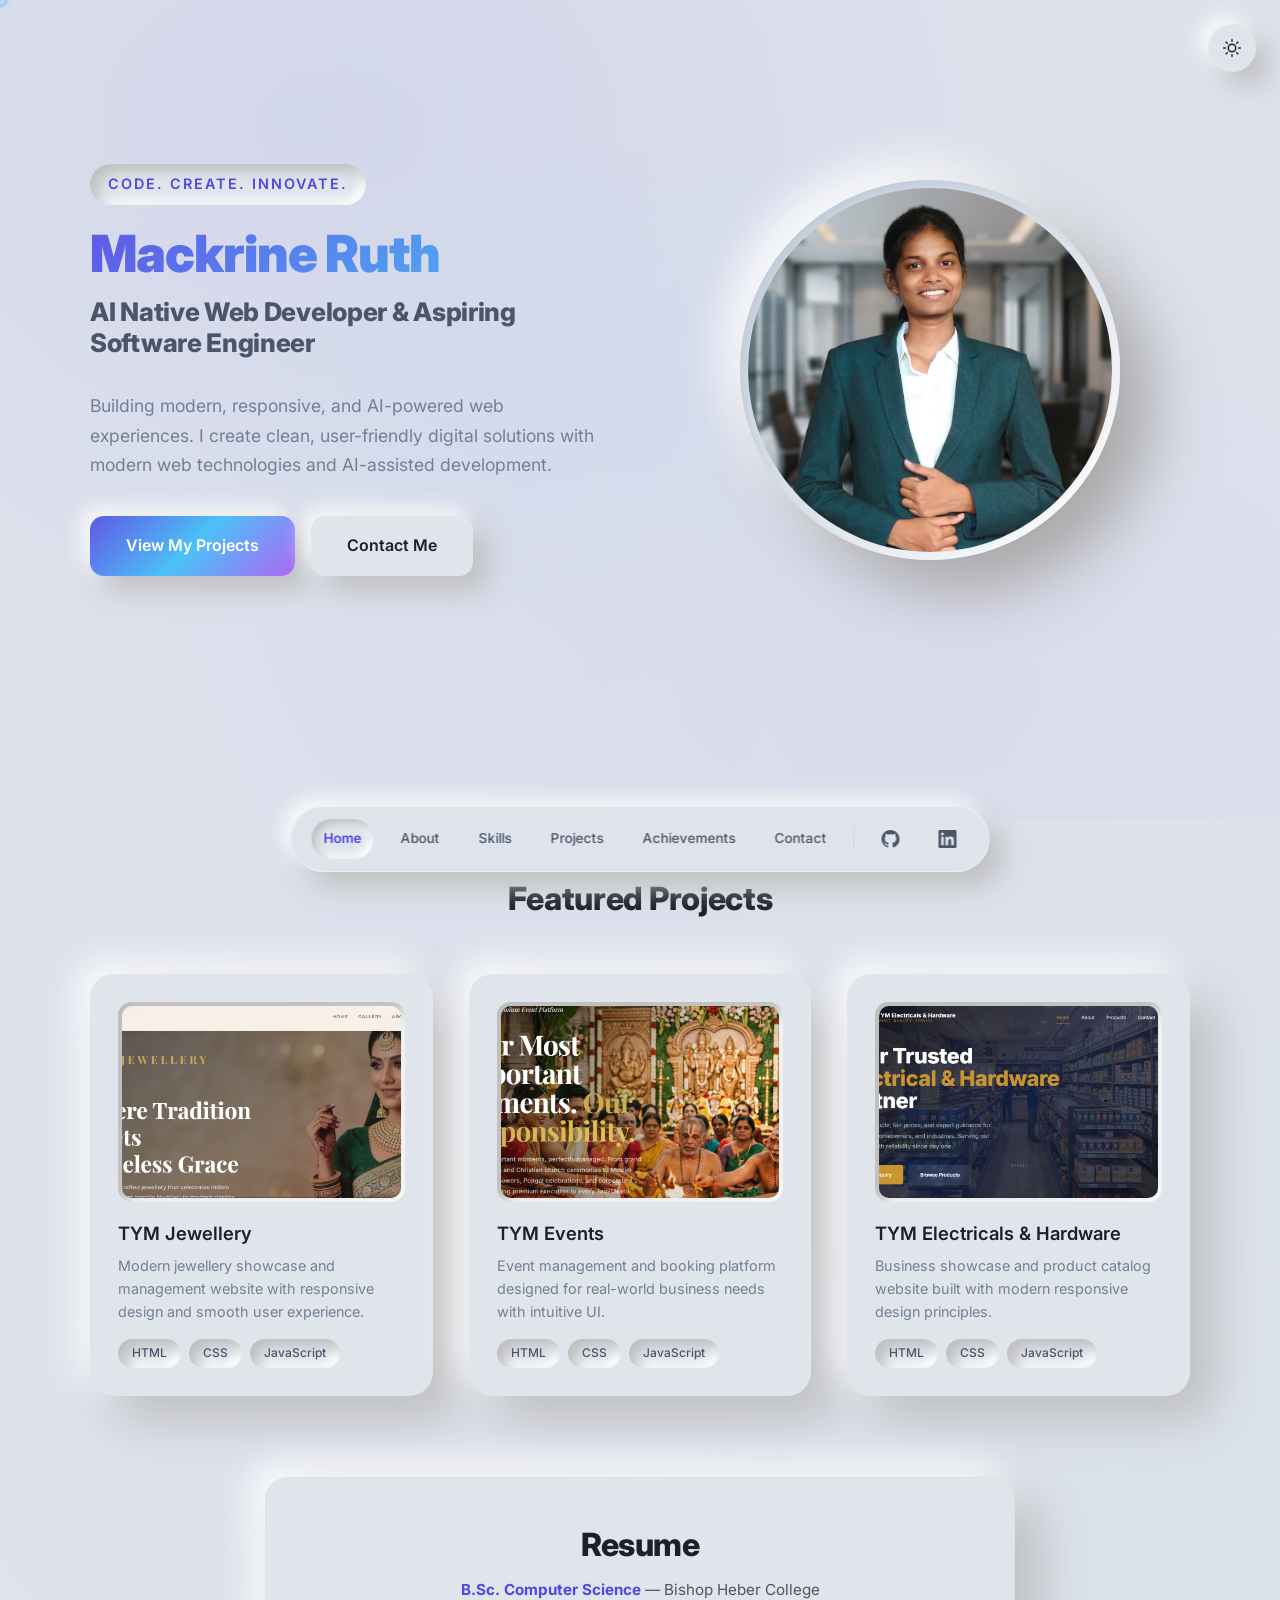
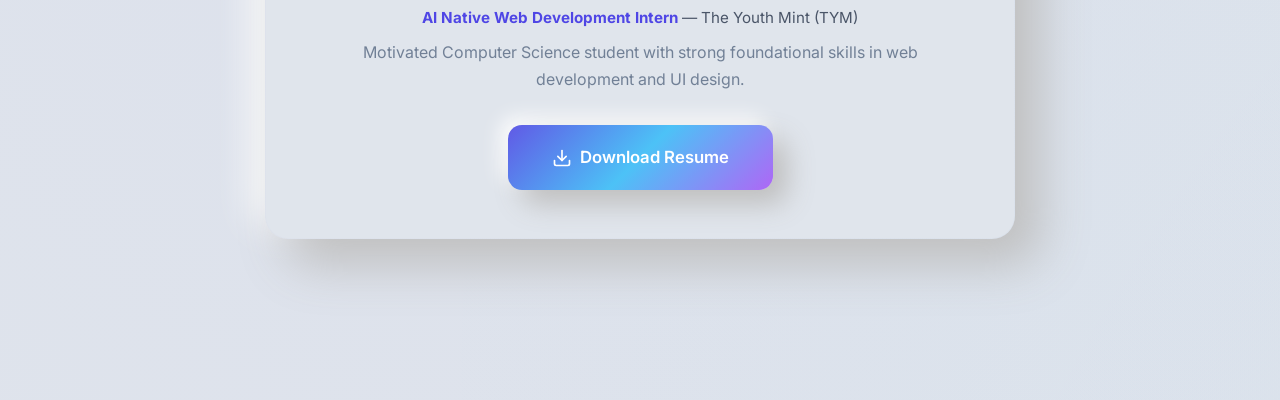
==== index.html @ bda7edf5 "floating header" ====
<!DOCTYPE html>
<html lang="en">
<head>
  <meta charset="UTF-8">
  <meta name="viewport" content="width=device-width, initial-scale=1.0">
  <title>Mackrine Ruth | AI Native Web Developer</title>
  <meta name="description" content="AI Native Web Developer & Aspiring Software Engineer. Building modern, responsive, and AI-powered web experiences.">
  <link rel="stylesheet" href="css/style.css">
</head>
<body>

  <!-- ====== HERO ====== -->
  <section class="hero">
    <div class="hero-content">
      <div class="hero-text fade-up">
        <span class="tagline">Code. Create. Innovate.</span>
        <h1 class="gradient-text">Mackrine Ruth</h1>
        <h2>AI Native Web Developer &amp; Aspiring Software Engineer</h2>
        <p>Building modern, responsive, and AI-powered web experiences. I create clean, user-friendly digital solutions with modern web technologies and AI-assisted development.</p>
        <div class="hero-cta">
          <a href="projects.html" class="clay-btn clay-btn-primary">View My Projects</a>
          <a href="contact.html" class="clay-btn">Contact Me</a>
        </div>
      </div>
      <div class="hero-portrait fade-up">
        <div class="portrait-frame portrait-frame-clay">
          <img src="images/portrait-main.jpeg" alt="Mackrine Ruth">
        </div>
      </div>
    </div>
  </section>

  <!-- ====== FEATURED PROJECTS ====== -->
  <section class="featured-section">
    <h2 class="fade-up">Featured Projects</h2>
    <div class="featured-grid">
      <div class="featured-card fade-up">
        <div class="card-img">
          <img src="images/project-jewellery.png" alt="TYM Jewellery Website">
        </div>
        <h3>TYM Jewellery</h3>
        <p>Modern jewellery showcase and management website with responsive design and smooth user experience.</p>
        <div class="tech-tags">
          <span class="tech-tag">HTML</span>
          <span class="tech-tag">CSS</span>
          <span class="tech-tag">JavaScript</span>
        </div>
      </div>
      <div class="featured-card fade-up">
        <div class="card-img">
          <img src="images/project-events.png" alt="TYM Events Website">
        </div>
        <h3>TYM Events</h3>
        <p>Event management and booking platform designed for real-world business needs with intuitive UI.</p>
        <div class="tech-tags">
          <span class="tech-tag">HTML</span>
          <span class="tech-tag">CSS</span>
          <span class="tech-tag">JavaScript</span>
        </div>
      </div>
      <div class="featured-card fade-up">
        <div class="card-img">
          <img src="images/project-electricals.png" alt="TYM Electricals Website">
        </div>
        <h3>TYM Electricals &amp; Hardware</h3>
        <p>Business showcase and product catalog website built with modern responsive design principles.</p>
        <div class="tech-tags">
          <span class="tech-tag">HTML</span>
          <span class="tech-tag">CSS</span>
          <span class="tech-tag">JavaScript</span>
        </div>
      </div>
    </div>
  </section>

  <!-- ====== RESUME SECTION ====== -->
  <section class="resume-section fade-up">
    <div class="resume-card">
      <h2>Resume</h2>
      <p class="credentials">
        <strong>B.Sc. Computer Science</strong> — Bishop Heber College<br>
        <strong>AI Native Web Development Intern</strong> — The Youth Mint (TYM)
      </p>
      <p class="resume-desc">Motivated Computer Science student with strong foundational skills in web development and UI design.</p>
      <a href="Mackrine_Ruth_ATS_Professional_Resume (2).docx" class="clay-btn clay-btn-primary" download target="_blank" rel="noopener noreferrer">
        <svg viewBox="0 0 24 24" fill="none" stroke="currentColor" stroke-width="2" stroke-linecap="round" stroke-linejoin="round">
          <path d="M21 15v4a2 2 0 01-2 2H5a2 2 0 01-2-2v-4"/>
          <polyline points="7 10 12 15 17 10"/>
          <line x1="12" y1="15" x2="12" y2="3"/>
        </svg>
        Download Resume
      </a>
    </div>
  </section>

  <!-- ====== DOCK NAVIGATION ====== -->
  <nav class="dock" role="navigation" aria-label="Main navigation">
    <a href="index.html" class="dock-link">Home</a>
    <a href="about.html" class="dock-link">About</a>
    <a href="skills.html" class="dock-link">Skills</a>
    <a href="projects.html" class="dock-link">Projects</a>
    <a href="achievements.html" class="dock-link">Achievements</a>
    <a href="contact.html" class="dock-link">Contact</a>
    <span class="dock-divider"></span>
    <a href="https://github.com/macky-2004" target="_blank" rel="noopener noreferrer" class="dock-link" aria-label="GitHub">
      <svg viewBox="0 0 16 16" fill="currentColor">
        <path d="M8 0C3.58 0 0 3.58 0 8c0 3.54 2.29 6.53 5.47 7.59.4.07.55-.17.55-.38 0-.19-.01-.82-.01-1.49-2.01.37-2.53-.49-2.69-.94-.09-.23-.48-.94-.82-1.13-.28-.15-.68-.52-.01-.53.63-.01 1.08.58 1.23.82.72 1.21 1.87.87 2.33.66.07-.52.28-.87.51-1.07-1.78-.2-3.64-.89-3.64-3.95 0-.87.31-1.59.82-2.15-.08-.2-.36-1.02.08-2.12 0 0 .67-.21 2.2.82.64-.18 1.32-.27 2-.27.68 0 1.36.09 2 .27 1.53-1.04 2.2-.82 2.2-.82.44 1.1.16 1.92.08 2.12.51.56.82 1.27.82 2.15 0 3.07-1.87 3.75-3.65 3.95.29.25.54.73.54 1.48 0 1.07-.01 1.93-.01 2.2 0 .21.15.46.55.38A8.013 8.013 0 0016 8c0-4.42-3.58-8-8-8z"/>
      </svg>
    </a>
    <a href="https://www.linkedin.com/in/mackrine-ruth-5611002bb/" target="_blank" rel="noopener noreferrer" class="dock-link" aria-label="LinkedIn">
      <svg viewBox="0 0 24 24" fill="currentColor">
        <path d="M20.447 20.452h-3.554v-5.569c0-1.328-.027-3.037-1.852-3.037-1.853 0-2.136 1.445-2.136 2.939v5.667H9.351V9h3.414v1.561h.046c.477-.9 1.637-1.85 3.37-1.85 3.601 0 4.267 2.37 4.267 5.455v6.286zM5.337 7.433a2.062 2.062 0 01-2.063-2.065 2.064 2.064 0 112.063 2.065zm1.782 13.019H3.555V9h3.564v11.452zM22.225 0H1.771C.792 0 0 .774 0 1.729v20.542C0 23.227.792 24 1.771 24h20.451C23.2 24 24 23.227 24 22.271V1.729C24 .774 23.2 0 22.222 0h.003z"/>
      </svg>
    </a>
  </nav>

  <button id="themeToggle" class="theme-toggle" aria-label="Toggle dark mode">
    <svg width="18" height="18" viewBox="0 0 24 24" fill="none" stroke="currentColor" stroke-width="2" stroke-linecap="round" stroke-linejoin="round">
      <circle cx="12" cy="12" r="5"/>
      <path d="M12 1v2M12 21v2M4.22 4.22l1.42 1.42M18.36 18.36l1.42 1.42M1 12h2M21 12h2M4.22 19.78l1.42-1.42M18.36 5.64l1.42-1.42"/>
    </svg>
  </button>

  <script src="js/main.js"></script>
</body>
</html>
---- css/style.css ----
@import url('https://fonts.googleapis.com/css2?family=Inter:wght@300;400;500;600;700;800;900&display=swap');

:root {
  --clay-bg: #e0e5ec;
  --clay-card: #e0e5ec;
  --clay-dark: #bebebe;
  --clay-dark-deep: #a8a8a8;
  --clay-light: #ffffff;
  --radius: 24px;
  --radius-sm: 14px;
  --radius-xs: 10px;
  --accent-primary: #4f46e5;
  --accent-secondary: #38bdf8;
  --accent-tertiary: #a855f7;
  --accent: #4f46e5;
  --accent-hover: #4338ca;
  --accent-soft: #eef2ff;
  --accent-gradient: linear-gradient(135deg, rgba(79, 70, 229, 0.88), rgba(56, 189, 248, 0.88), rgba(168, 85, 247, 0.88));
  --text-primary: #1a202c;
  --text-secondary: #4a5568;
  --text-muted: #718096;
  --font: 'Inter', 'Segoe UI', sans-serif;
  --shadow-pop: 24px 24px 50px var(--clay-dark), -12px -12px 36px var(--clay-light);
  --shadow-pop-sm: 14px 14px 28px var(--clay-dark), -7px -7px 20px var(--clay-light);
  --shadow-pop-lg: 32px 32px 64px var(--clay-dark-deep), -16px -16px 44px var(--clay-light);
  --shadow-push: inset 12px 12px 22px var(--clay-dark), inset -8px -8px 16px var(--clay-light);
  --shadow-push-sm: inset 7px 7px 14px var(--clay-dark), inset -5px -5px 10px var(--clay-light);
  --shadow-push-lg: inset 16px 16px 32px var(--clay-dark-deep), inset -10px -10px 22px var(--clay-light);
  --transition: 0.3s ease;
  --shadow-transition: 0.4s ease;
  --inset-dark: #bdc9d8;
  --inset-light: #ffffff;
  --cursor-core: rgba(56, 189, 248, 0.15);
  --cursor-border: rgba(56, 189, 248, 0.4);
  --cursor-glow: rgba(56, 189, 248, 0.12);
  --btn-glow: rgba(56, 189, 248, 0.2);
  --gradient-btn: var(--accent-gradient);
  --gradient-text: var(--accent-gradient);
  --card-border-glow: var(--accent-gradient);
}

body.dark-mode {
  --clay-bg: #1a1a1a;
  --clay-card: #1a1a1a;
  --clay-dark: #141414;
  --clay-dark-deep: #0d0d0d;
  --clay-light: #202020;
  --accent-primary: #4f46e5;
  --accent-secondary: #38bdf8;
  --accent-tertiary: #a855f7;
  --accent: #818cf8;
  --accent-hover: #6366f1;
  --accent-soft: #1e1b4b;
  --accent-gradient: linear-gradient(135deg, #4f46e5, #38bdf8, #a855f7);
  --text-primary: #e6e6e6;
  --text-secondary: #b0b0b0;
  --text-muted: #808080;
  --shadow-pop: 24px 24px 50px var(--clay-dark), -12px -12px 36px var(--clay-light);
  --shadow-pop-sm: 14px 14px 28px var(--clay-dark), -7px -7px 20px var(--clay-light);
  --shadow-pop-lg: 32px 32px 64px var(--clay-dark-deep), -16px -16px 44px var(--clay-light);
  --shadow-push: inset 12px 12px 22px var(--clay-dark), inset -8px -8px 16px var(--clay-light);
  --shadow-push-sm: inset 7px 7px 14px var(--clay-dark), inset -5px -5px 10px var(--clay-light);
  --shadow-push-lg: inset 16px 16px 32px var(--clay-dark-deep), inset -10px -10px 22px var(--clay-light);
  --inset-dark: #0d0d0d;
  --inset-light: #252525;
  --cursor-core: rgba(56, 189, 248, 0.2);
  --cursor-border: rgba(56, 189, 248, 0.5);
  --cursor-glow: rgba(56, 189, 248, 0.15);
  --btn-glow: rgba(56, 189, 248, 0.3);
  --gradient-btn: var(--accent-gradient);
  --gradient-text: var(--accent-gradient);
  --card-border-glow: var(--accent-gradient);
}

* {
  margin: 0;
  padding: 0;
  box-sizing: border-box;
}

html {
  scroll-behavior: smooth;
}

body {
  font-family: var(--font);
  background: var(--clay-bg);
  color: var(--text-primary);
  min-height: 100vh;
  line-height: 1.7;
  overflow-x: hidden;
  padding-bottom: 100px;
  transition: background-color 0.4s ease, color 0.4s ease;
  background-image:
    radial-gradient(ellipse at 20% 10%, rgba(79, 70, 229, 0.04) 0%, transparent 50%),
    radial-gradient(ellipse at 80% 90%, rgba(168, 85, 247, 0.03) 0%, transparent 50%),
    radial-gradient(ellipse at 50% 50%, rgba(56, 189, 248, 0.025) 0%, transparent 50%);
  background-size: 200% 200%;
  animation: ambientShift 30s ease-in-out infinite alternate;
}

@keyframes ambientShift {
  0% { background-position: 0% 0%; }
  100% { background-position: 100% 100%; }
}

a {
  text-decoration: none;
  color: inherit;
}

ul {
  list-style: none;
}

img {
  max-width: 100%;
  display: block;
}

h1 {
  font-weight: 900;
  line-height: 1.1;
  letter-spacing: -0.5px;
}

.gradient-text {
  background: var(--gradient-text);
  background-size: 200% 200%;
  -webkit-background-clip: text;
  background-clip: text;
  -webkit-text-fill-color: transparent;
  color: transparent;
}

h2 {
  font-weight: 800;
  line-height: 1.2;
  letter-spacing: -0.3px;
}

h3 {
  font-weight: 700;
  line-height: 1.3;
}

h4 {
  font-weight: 600;
  line-height: 1.4;
}

.container {
  max-width: 1200px;
  margin: 0 auto;
  padding: 0 24px;
}

.page-header {
  text-align: center;
  padding: 60px 20px 40px;
}

.page-header h1 {
  font-size: 2.8rem;
  color: var(--text-primary);
}

.page-header p {
  font-size: 1.1rem;
  color: var(--text-secondary);
  max-width: 600px;
  margin: 12px auto 0;
}

.section-divider {
  width: 60px;
  height: 4px;
  background: var(--accent);
  border-radius: 4px;
  margin: 16px auto 0;
}

/* ====== CLAY CARD SYSTEM ====== */

.clay-card {
  background: var(--clay-card);
  border-radius: var(--radius);
  box-shadow: var(--shadow-pop);
  padding: 32px;
  transition: all var(--transition);
}

.clay-card:hover {
  box-shadow: var(--shadow-pop-sm);
  transform: translateY(-3px);
}

.clay-card-push {
  background: var(--clay-card);
  border-radius: var(--radius);
  box-shadow: var(--shadow-push);
  padding: 24px;
}

/* ====== CLAY BUTTON SYSTEM ====== */

.clay-btn {
  display: inline-flex;
  align-items: center;
  gap: 8px;
  padding: 16px 36px;
  border: none;
  border-radius: var(--radius-sm);
  background: var(--clay-card);
  box-shadow: var(--shadow-pop-sm);
  font-family: var(--font);
  font-size: 1rem;
  font-weight: 600;
  color: var(--text-primary);
  cursor: pointer;
  transition: all var(--transition);
}

.clay-btn:hover {
  box-shadow: var(--shadow-push-sm), 0 0 20px var(--btn-glow);
  transform: scale(0.97);
}

.clay-btn:active {
  box-shadow: var(--shadow-push-sm);
  transform: scale(0.95);
}

.clay-btn-primary {
  background: var(--gradient-btn);
  color: #ffffff;
  box-shadow: var(--shadow-pop-sm);
  transition: all var(--transition);
}

.clay-btn-primary:hover {
  box-shadow: var(--shadow-push-sm), 0 0 24px var(--btn-glow);
  transform: scale(0.96);
  filter: brightness(1.15);
}

/* ====== DARK MODE TOGGLE ====== */

.theme-toggle {
  position: fixed;
  top: 24px;
  right: 24px;
  width: 48px;
  height: 48px;
  border-radius: 50%;
  background: var(--clay-card);
  box-shadow: var(--shadow-pop-sm);
  border: none;
  cursor: pointer;
  display: flex;
  align-items: center;
  justify-content: center;
  z-index: 1001;
  transition: all var(--transition);
  color: var(--text-primary);
  font-size: 1.2rem;
}

.theme-toggle:hover {
  box-shadow: var(--shadow-push-sm);
  transform: scale(0.95);
}

/* ====== DOCK NAVIGATION ====== */

.dock {
  position: fixed;
  bottom: 28px;
  left: 50%;
  transform: translateX(-50%);
  display: flex;
  align-items: center;
  justify-content: center;
  gap: 15px;
  padding: 12px 20px;
  background: rgba(224, 229, 236, 0.75);
  backdrop-filter: blur(20px);
  -webkit-backdrop-filter: blur(20px);
  border-radius: 60px;
  box-shadow: var(--shadow-pop-sm);
  z-index: 1000;
  border: 1px solid rgba(255, 255, 255, 0.4);
  transition: background-color 0.4s ease, box-shadow 0.4s ease;
}

body.dark-mode .dock {
  background: rgba(26, 26, 26, 0.75);
  border-color: rgba(255, 255, 255, 0.06);
}

.dock-link {
  display: flex;
  align-items: center;
  justify-content: center;
  padding: 8px 12px;
  border-radius: 40px;
  font-size: 0.85rem;
  font-weight: 500;
  color: var(--text-secondary);
  transition: all var(--transition);
  white-space: nowrap;
  min-height: 40px;
}

.dock-link svg {
  width: 18px;
  height: 18px;
}

.dock-link:hover {
  color: var(--accent);
  box-shadow: inset 4px 4px 8px var(--clay-dark), inset -4px -4px 8px var(--clay-light);
  background: var(--clay-card);
}

.dock-link.active {
  color: var(--accent);
  box-shadow: inset 4px 4px 8px var(--clay-dark), inset -4px -4px 8px var(--clay-light);
  background: var(--clay-card);
  font-weight: 600;
}

.dock-divider {
  width: 1px;
  height: 24px;
  background: var(--clay-dark);
  opacity: 0.4;
  margin: 0;
}

/* ====== CUSTOM CURSOR ====== */

#clay-cursor {
  position: fixed;
  width: 15px;
  height: 15px;
  border-radius: 50%;
  pointer-events: none;
  z-index: 9999;
  background: var(--cursor-core);
  border: 2px solid var(--cursor-border);
  box-shadow: 0 0 12px var(--cursor-glow);
  transition: transform 0.35s cubic-bezier(0.25, 0.46, 0.45, 0.94), background 0.35s ease, border-color 0.35s ease, box-shadow 0.35s ease, opacity 0.3s ease;
  transform: translate(-50%, -50%);
  backdrop-filter: blur(2px);
}

#clay-cursor.hover {
  transform: translate(-50%, -50%) scale(2);
  background: var(--cursor-border);
  border-color: transparent;
  box-shadow: 0 0 24px var(--cursor-glow);
}

#clay-cursor.hidden {
  opacity: 0;
}

/* ====== HERO SECTION ====== */

.hero {
  min-height: calc(100vh - 80px);
  display: flex;
  align-items: center;
  justify-content: center;
  padding: 40px 24px 120px;
  position: relative;
  background-image:
    radial-gradient(ellipse at 25% 15%, rgba(79, 70, 229, 0.06) 0%, transparent 50%),
    radial-gradient(ellipse at 75% 85%, rgba(168, 85, 247, 0.04) 0%, transparent 50%),
    radial-gradient(ellipse at 50% 50%, rgba(56, 189, 248, 0.03) 0%, transparent 50%);
}

.hero-content {
  display: grid;
  grid-template-columns: 1fr 1fr;
  gap: 60px;
  align-items: center;
  max-width: 1100px;
  margin: 0 auto;
}

.hero-text .tagline {
  display: inline-block;
  font-size: 0.9rem;
  font-weight: 600;
  color: var(--accent);
  text-transform: uppercase;
  letter-spacing: 2px;
  margin-bottom: 20px;
  padding: 8px 18px;
  border-radius: 40px;
  background: var(--clay-card);
  box-shadow: var(--shadow-push-sm);
}

.hero-text h1 {
  font-size: 3.2rem;
  color: var(--text-primary);
  letter-spacing: -1px;
  margin-bottom: 16px;
}

.hero-text h2 {
  font-size: 1.6rem;
  color: var(--text-secondary);
  margin-bottom: 32px;
}

.hero-text p {
  font-size: 1.1rem;
  color: var(--text-muted);
  line-height: 1.7;
  margin-bottom: 36px;
  max-width: 520px;
}

.hero-cta {
  display: flex;
  gap: 16px;
  flex-wrap: wrap;
}

.hero-portrait {
  display: flex;
  justify-content: center;
  align-items: center;
}

.hero-portrait .portrait-frame {
  width: 380px;
  height: 380px;
  border-radius: 50%;
  overflow: hidden;
  background: var(--clay-card);
  padding: 8px;
}

.hero-portrait .portrait-frame img,
.about-sidebar .portrait-frame img {
  width: 100%;
  height: 100%;
  object-fit: cover;
  border-radius: 50%;
}

.portrait-frame-clay {
  position: relative;
  overflow: hidden;
}

.hero-portrait .portrait-frame-clay {
  box-shadow: var(--shadow-pop-lg), inset 8px 8px 18px var(--inset-dark), inset -6px -6px 14px var(--inset-light);
}

.about-sidebar .portrait-frame-clay {
  box-shadow: var(--shadow-pop), inset 6px 6px 14px var(--inset-dark), inset -4px -4px 10px var(--inset-light);
}

/* ====== FEATURED PROJECTS (HOME) ====== */

.featured-section {
  padding: 60px 24px 80px;
}

.featured-section h2 {
  text-align: center;
  font-size: 2rem;
  margin-bottom: 56px;
}

.featured-grid {
  display: grid;
  grid-template-columns: repeat(auto-fit, minmax(300px, 1fr));
  gap: 36px;
  max-width: 1100px;
  margin: 0 auto;
}

.featured-card {
  background: var(--clay-card);
  border-radius: var(--radius);
  box-shadow: var(--shadow-pop);
  padding: 28px;
  transition: all var(--transition);
  cursor: pointer;
}

.featured-card:hover {
  box-shadow: var(--shadow-pop-sm);
  transform: translateY(-5px);
}

.featured-card .card-img {
  width: 100%;
  height: 200px;
  border-radius: var(--radius-sm);
  overflow: hidden;
  margin-bottom: 20px;
  padding: 4px;
  background: linear-gradient(135deg, var(--clay-dark), var(--clay-card));
  box-shadow: var(--shadow-push-sm);
}

.featured-card .card-img img {
  width: 100%;
  height: 100%;
  object-fit: cover;
  border-radius: calc(var(--radius-sm) - 4px);
  transition: transform 0.5s ease;
}

.featured-card:hover .card-img img {
  transform: scale(1.05);
}

.featured-card h3 {
  font-size: 1.15rem;
  font-weight: 600;
  margin-bottom: 8px;
  color: var(--text-primary);
}

.featured-card p {
  font-size: 0.9rem;
  color: var(--text-muted);
  line-height: 1.6;
  margin-bottom: 16px;
}

.featured-card .tech-tags {
  display: flex;
  flex-wrap: wrap;
  gap: 8px;
}

.featured-card .tech-tag {
  font-size: 0.75rem;
  padding: 4px 14px;
  border-radius: 40px;
  background: var(--clay-card);
  box-shadow: var(--shadow-push-sm);
  color: var(--text-secondary);
  font-weight: 500;
}

.resume-section {
  text-align: center;
  padding: 40px 24px 80px;
}

.resume-section h2 {
  font-size: 1.8rem;
  margin-bottom: 20px;
}

.resume-section p {
  color: var(--text-muted);
  margin-bottom: 28px;
}

/* ====== ABOUT PAGE ====== */

.about-grid {
  display: grid;
  grid-template-columns: 300px 1fr;
  gap: 40px;
  max-width: 1100px;
  margin: 0 auto;
  padding: 0 24px 60px;
}

.about-sidebar {
  text-align: center;
}

.about-sidebar .portrait-frame {
  width: 220px;
  height: 220px;
  border-radius: 50%;
  overflow: hidden;
  margin: 0 auto 24px;
  padding: 6px;
  background: var(--clay-card);
}

.about-sidebar h3 {
  font-size: 1.3rem;
  margin-bottom: 4px;
}

.about-sidebar .role {
  color: var(--accent);
  font-weight: 500;
  font-size: 0.9rem;
  margin-bottom: 16px;
}

.about-sidebar .languages {
  display: flex;
  justify-content: center;
  gap: 12px;
  margin-top: 16px;
}

.about-sidebar .lang-tag {
  padding: 6px 18px;
  border-radius: 40px;
  background: var(--clay-card);
  box-shadow: var(--shadow-push-sm);
  font-size: 0.85rem;
  font-weight: 500;
  color: var(--text-secondary);
}

.about-content .clay-card {
  margin-bottom: 28px;
}

.about-content h3 {
  font-size: 1.3rem;
  margin-bottom: 12px;
  color: var(--text-primary);
}

.about-content p {
  color: var(--text-secondary);
  line-height: 1.8;
  margin-bottom: 16px;
}

.strength-list {
  display: grid;
  grid-template-columns: repeat(auto-fit, minmax(160px, 1fr));
  gap: 16px;
  margin-top: 16px;
}

.strength-item {
  text-align: center;
  padding: 24px 16px;
  border-radius: var(--radius-sm);
  background: var(--clay-card);
  box-shadow: var(--shadow-push-sm);
  transition: all var(--transition);
}

.strength-item:hover {
  box-shadow: var(--shadow-push);
  transform: scale(0.97);
}

.strength-item .icon {
  font-size: 2rem;
  margin-bottom: 10px;
  display: block;
}

.strength-item h4 {
  font-size: 0.95rem;
  margin-bottom: 4px;
}

.strength-item p {
  font-size: 0.85rem;
  color: var(--text-muted);
  margin-bottom: 0;
}

/* ====== TIMELINE (VERTICAL) ====== */

.timeline {
  position: relative;
  padding-left: 32px;
}

.timeline::before {
  content: '';
  position: absolute;
  left: 8px;
  top: 0;
  bottom: 0;
  width: 3px;
  background: var(--clay-dark);
  border-radius: 3px;
}

.timeline-item {
  position: relative;
  margin-bottom: 32px;
  padding: 24px 28px;
  border-radius: var(--radius-sm);
  background: var(--clay-card);
  box-shadow: var(--shadow-pop-sm);
  transition: all var(--transition);
}

.timeline-item:hover {
  box-shadow: var(--shadow-pop);
  transform: translateX(4px);
}

.timeline-item::before {
  content: '';
  position: absolute;
  left: -28px;
  top: 28px;
  width: 16px;
  height: 16px;
  border-radius: 50%;
  background: var(--accent);
  box-shadow: 0 0 0 4px var(--clay-card), 0 0 0 6px var(--clay-dark);
}

.timeline-item .date {
  font-size: 0.8rem;
  font-weight: 600;
  color: var(--accent);
  text-transform: uppercase;
  letter-spacing: 1px;
  margin-bottom: 6px;
}

.timeline-item h4 {
  font-size: 1.05rem;
  margin-bottom: 4px;
}

.timeline-item .sub {
  font-size: 0.9rem;
  color: var(--text-muted);
  margin-bottom: 8px;
}

.timeline-item p {
  font-size: 0.9rem;
  color: var(--text-secondary);
  margin-bottom: 0;
}

/* ====== SKILLS ORB GRID ====== */

.skills-grid {
  max-width: 1100px;
  margin: 0 auto;
  padding: 0 24px 60px;
}

.skill-category {
  margin-bottom: 48px;
}

.skill-category h3 {
  font-size: 1.5rem;
  margin-bottom: 28px;
  text-align: center;
  color: var(--text-primary);
}

.skill-category h3::after {
  content: '';
  display: block;
  width: 50px;
  height: 3px;
  background: var(--accent);
  border-radius: 3px;
  margin: 10px auto 0;
}

.orb-grid {
  display: grid;
  grid-template-columns: repeat(auto-fit, minmax(140px, 1fr));
  gap: 40px 32px;
  justify-items: center;
}

.orb {
  width: 140px;
  height: 140px;
  border-radius: 50%;
  background: var(--clay-card);
  box-shadow: var(--shadow-push);
  display: flex;
  flex-direction: column;
  align-items: center;
  justify-content: center;
  gap: 8px;
  cursor: pointer;
  transition: all var(--transition);
  position: relative;
}

.orb::after {
  content: attr(data-label);
  position: absolute;
  bottom: -26px;
  left: 50%;
  transform: translateX(-50%);
  font-size: 0.8rem;
  font-weight: 600;
  color: var(--text-secondary);
  white-space: nowrap;
  letter-spacing: 0.5px;
}

.orb:hover {
  box-shadow: var(--shadow-push-sm);
  background: var(--accent-soft);
  transform: scale(1.08);
}

.orb:hover .orb-level {
  color: var(--accent);
}

.orb-logo {
  width: 48px;
  height: 48px;
  display: flex;
  align-items: center;
  justify-content: center;
  background: transparent;
}

.orb-logo img {
  width: 40px;
  height: 40px;
  display: block;
  background: transparent;
  filter: invert(0);
  transition: filter 0.3s ease;
}

body.dark-mode .orb-logo img {
  filter: invert(1);
}

.orb-logo svg {
  width: 40px;
  height: 40px;
  display: block;
}

.orb-logo-text {
  font-size: 1rem;
  font-weight: 700;
  color: var(--text-primary);
  text-align: center;
  line-height: 1.2;
}

.orb-level {
  font-size: 0.85rem;
  font-weight: 600;
  color: var(--text-muted);
  transition: color var(--transition);
}

/* ====== PROJECTS PAGE — CARD FLIP ====== */

.filter-bar {
  display: flex;
  justify-content: center;
  gap: 12px;
  flex-wrap: wrap;
  max-width: 1100px;
  margin: 0 auto 40px;
  padding: 0 24px;
}

.filter-btn {
  padding: 12px 28px;
  border: none;
  border-radius: 40px;
  background: var(--clay-card);
  box-shadow: var(--shadow-pop-sm);
  font-family: var(--font);
  font-size: 0.9rem;
  font-weight: 500;
  color: var(--text-secondary);
  cursor: pointer;
  transition: all 0.2s ease;
}

.filter-btn:hover {
  box-shadow: var(--shadow-push-sm);
}

.filter-btn.active {
  color: var(--accent);
  box-shadow: var(--shadow-push-sm);
  font-weight: 600;
}

.projects-grid {
  display: grid;
  grid-template-columns: repeat(auto-fit, minmax(340px, 1fr));
  gap: 36px;
  max-width: 1100px;
  margin: 0 auto;
  padding: 0 24px 60px;
}

.project-card {
  position: relative;
  border-radius: var(--radius);
  background: var(--clay-card);
  box-shadow: var(--shadow-pop);
  overflow: hidden;
  transition: transform 0.4s ease, box-shadow 0.4s ease;
  cursor: pointer;
  border: 2px solid transparent;
  background-clip: padding-box;
}

.project-card:hover {
  transform: scale(1.02);
  box-shadow: var(--shadow-pop-sm), 0 0 30px var(--btn-glow);
  background: linear-gradient(var(--clay-card), var(--clay-card)) padding-box, var(--card-border-glow) border-box;
}

.project-card .project-img {
  width: 100%;
  height: 220px;
  overflow: hidden;
}

.project-card .project-img img {
  width: 100%;
  height: 100%;
  object-fit: cover;
  transition: transform 0.5s ease;
}

.project-card:hover .project-img img {
  transform: scale(1.05);
}

.project-card .project-body {
  padding: 24px 28px 28px;
  position: relative;
  z-index: 1;
}

.project-card .category-badge {
  display: inline-block;
  padding: 4px 14px;
  border-radius: 40px;
  font-size: 0.75rem;
  font-weight: 600;
  text-transform: uppercase;
  letter-spacing: 0.5px;
  background: var(--accent-soft);
  color: var(--accent);
  margin-bottom: 10px;
  box-shadow: var(--shadow-push-sm);
}

.project-card h3 {
  font-size: 1.2rem;
  font-weight: 700;
  margin-bottom: 8px;
  color: var(--text-primary);
}

.project-card p {
  font-size: 0.9rem;
  color: var(--text-secondary);
  line-height: 1.7;
  margin-bottom: 14px;
}

.project-card .tech-tags {
  display: flex;
  flex-wrap: wrap;
  gap: 8px;
}

.project-card .tech-tag {
  font-size: 0.75rem;
  padding: 4px 14px;
  border-radius: 40px;
  background: var(--clay-card);
  box-shadow: var(--shadow-push-sm);
  color: var(--text-secondary);
  font-weight: 500;
}

.project-card .project-overlay {
  position: absolute;
  bottom: 0;
  left: 0;
  right: 0;
  padding: 20px 28px;
  display: flex;
  justify-content: center;
  align-items: center;
  gap: 12px;
  opacity: 0;
  transform: translateY(12px);
  transition: opacity 0.3s ease, transform 0.3s ease;
  pointer-events: none;
  z-index: 2;
  background: linear-gradient(transparent, var(--clay-card) 40%);
}

.project-card:hover .project-overlay {
  opacity: 1;
  transform: translateY(0);
  pointer-events: auto;
}

.project-card .project-overlay .clay-btn {
  padding: 10px 22px;
  font-size: 0.85rem;
}

/* ====== ACHIEVEMENTS — HORIZONTAL TIMELINE ====== */

.achievements-wrapper {
  max-width: 1100px;
  margin: 0 auto;
  padding: 0 24px 60px;
}

.ach-section-title {
  text-align: center;
  margin: 48px 0 32px;
}

.ach-section-title h3 {
  font-size: 1.5rem;
  font-weight: 700;
}

.ach-section-title .divider {
  width: 50px;
  height: 3px;
  background: var(--accent);
  border-radius: 3px;
  margin: 10px auto 0;
}

.timeline-horizontal {
  position: relative;
  overflow-x: auto;
  padding: 20px 0;
  -ms-overflow-style: none;
  scrollbar-width: none;
}

.timeline-horizontal::-webkit-scrollbar {
  display: none;
}

.timeline-track {
  display: flex;
  gap: 32px;
  padding: 20px 10px;
  position: relative;
  min-width: min-content;
}

.timeline-track::before {
  content: '';
  position: absolute;
  top: 50%;
  left: 0;
  right: 0;
  height: 3px;
  background: var(--clay-dark);
  border-radius: 3px;
  transform: translateY(-50%);
  z-index: 0;
}

.timeline-node {
  display: flex;
  flex-direction: column;
  align-items: center;
  min-width: 240px;
  position: relative;
  z-index: 1;
  cursor: pointer;
}

.timeline-dot {
  width: 36px;
  height: 36px;
  border-radius: 50%;
  background: var(--clay-card);
  box-shadow: var(--shadow-push);
  border: 3px solid var(--clay-card);
  transition: all var(--transition);
  position: relative;
  z-index: 2;
  flex-shrink: 0;
  margin-bottom: 16px;
}

.timeline-dot::after {
  content: '';
  position: absolute;
  inset: 6px;
  border-radius: 50%;
  background: var(--accent);
  opacity: 0;
  transition: opacity var(--transition);
}

.timeline-node.active .timeline-dot::after,
.timeline-node:hover .timeline-dot::after {
  opacity: 1;
}

.timeline-node.active .timeline-dot,
.timeline-node:hover .timeline-dot {
  box-shadow: var(--shadow-push-sm);
  transform: scale(1.15);
}

.timeline-content {
  background: var(--clay-card);
  border-radius: var(--radius-sm);
  box-shadow: var(--shadow-pop-sm);
  padding: 20px;
  text-align: center;
  width: 100%;
  transition: all var(--transition);
}

.timeline-node.active .timeline-content,
.timeline-node:hover .timeline-content {
  box-shadow: var(--shadow-pop);
  transform: translateY(-3px);
}

.timeline-content h4 {
  font-size: 0.95rem;
  margin-bottom: 4px;
  color: var(--text-primary);
}

.timeline-content .ach-issuer {
  font-size: 0.8rem;
  color: var(--accent);
  font-weight: 500;
  margin-bottom: 8px;
}

.timeline-content p {
  font-size: 0.82rem;
  color: var(--text-muted);
  line-height: 1.5;
  margin-bottom: 0;
}

.timeline-content .ach-badge {
  display: inline-block;
  margin-top: 8px;
  padding: 3px 12px;
  border-radius: 40px;
  font-size: 0.7rem;
  font-weight: 600;
  background: var(--accent-soft);
  color: var(--accent);
  box-shadow: var(--shadow-push-sm);
}

/* ====== CONTACT PAGE ====== */

.contact-grid {
  display: grid;
  grid-template-columns: 1fr 1fr;
  gap: 40px;
  max-width: 1100px;
  margin: 0 auto;
  padding: 0 24px 60px;
}

.contact-info {
  display: flex;
  flex-direction: column;
  gap: 20px;
}

.contact-info-card {
  display: flex;
  align-items: center;
  gap: 16px;
  padding: 20px;
  border-radius: var(--radius-sm);
  background: var(--clay-card);
  box-shadow: var(--shadow-pop-sm);
  transition: all var(--transition);
}

.contact-info-card:hover {
  box-shadow: var(--shadow-push-sm);
  transform: scale(0.98);
}

.contact-info-card .ci-icon {
  width: 44px;
  height: 44px;
  border-radius: 50%;
  background: var(--clay-card);
  box-shadow: var(--shadow-push-sm);
  display: flex;
  align-items: center;
  justify-content: center;
  flex-shrink: 0;
  font-size: 1.1rem;
  color: var(--accent);
}

.contact-info-card .ci-text h4 {
  font-size: 0.9rem;
  font-weight: 600;
  margin-bottom: 2px;
}

.contact-info-card .ci-text p {
  font-size: 0.85rem;
  color: var(--text-muted);
}

.contact-form {
  padding: 36px;
  border-radius: var(--radius);
  background: var(--clay-card);
  box-shadow: var(--shadow-pop);
}

.contact-form h3 {
  font-size: 1.3rem;
  margin-bottom: 24px;
}

.form-group {
  margin-bottom: 20px;
}

.form-group label {
  display: block;
  font-size: 0.85rem;
  font-weight: 500;
  color: var(--text-secondary);
  margin-bottom: 6px;
}

.form-group input,
.form-group textarea,
.form-group select {
  width: 100%;
  padding: 16px 20px;
  border: none;
  border-radius: var(--radius-sm);
  background: var(--clay-card);
  box-shadow: inset 5px 5px 10px var(--clay-dark), inset -5px -5px 10px var(--clay-light);
  font-family: var(--font);
  font-size: 0.95rem;
  color: var(--text-primary);
  outline: none;
  transition: all var(--transition);
}

.form-group input:focus,
.form-group textarea:focus {
  box-shadow: inset 6px 6px 12px var(--clay-dark), inset -6px -6px 12px var(--clay-light);
}

.form-group textarea {
  min-height: 130px;
  resize: vertical;
}

.form-group input::placeholder,
.form-group textarea::placeholder {
  color: var(--text-muted);
}

.contact-social {
  display: flex;
  gap: 16px;
  margin-top: 10px;
  flex-wrap: wrap;
}

.contact-social a {
  display: flex;
  align-items: center;
  gap: 8px;
  padding: 12px 22px;
  border-radius: var(--radius-sm);
  background: var(--clay-card);
  box-shadow: var(--shadow-pop-sm);
  font-size: 0.9rem;
  font-weight: 500;
  color: var(--text-secondary);
  transition: all 0.2s ease;
}

.contact-social a:hover {
  box-shadow: var(--shadow-push-sm);
  color: var(--accent);
}

.contact-social a svg {
  width: 20px;
  height: 20px;
}

/* ====== SCROLL ANIMATIONS ====== */

.fade-up {
  opacity: 0;
  transform: translateY(40px);
  transition: opacity 0.8s ease, transform 0.8s ease;
}

.fade-up.visible {
  opacity: 1;
  transform: translateY(0);
}

/* ====== RESUME SECTION ====== */

.resume-section {
  max-width: 800px;
  margin: 0 auto 60px;
  padding: 0 24px;
}

.resume-card {
  background: var(--clay-card);
  border-radius: var(--radius);
  box-shadow: var(--shadow-pop);
  padding: 48px 56px;
  text-align: center;
  border: 2px solid transparent;
  background-clip: padding-box;
  transition: all var(--transition);
}

.resume-card:hover {
  box-shadow: var(--shadow-pop-sm), 0 0 30px var(--btn-glow);
  background: linear-gradient(var(--clay-card), var(--clay-card)) padding-box, var(--card-border-glow) border-box;
  transform: translateY(-4px);
}

.resume-card h2 {
  font-size: 2rem;
  margin-bottom: 12px;
  letter-spacing: -0.5px;
}

.resume-card .credentials {
  font-size: 0.95rem;
  color: var(--text-secondary);
  line-height: 1.8;
  margin-bottom: 8px;
}

.resume-card .credentials strong {
  color: var(--accent);
}

.resume-card .resume-desc {
  font-size: 1rem;
  color: var(--text-muted);
  margin-bottom: 32px;
  line-height: 1.7;
}

.resume-card .clay-btn {
  font-size: 1.05rem;
  padding: 18px 44px;
}

.resume-card .clay-btn svg {
  width: 20px;
  height: 20px;
}

/* ====== RESPONSIVE ====== */

@media (max-width: 1024px) {
  .hero-content {
    grid-template-columns: 1fr;
    text-align: center;
  }

  .hero-text p {
    margin: 0 auto 36px;
  }

  .hero-cta {
    justify-content: center;
  }

  .hero-portrait .portrait-frame {
    width: 300px;
    height: 300px;
  }

  .about-grid {
    grid-template-columns: 1fr;
  }

  .contact-grid {
    grid-template-columns: 1fr;
  }

  .project-card .project-img {
    height: 180px;
  }

  .project-card .project-body {
    padding: 20px 24px 60px;
  }

  .resume-card {
    padding: 36px 32px;
  }

  .resume-card h2 {
    font-size: 1.6rem;
  }
}

@media (max-width: 768px) {
  /* — Layout Reflow — */
  .container {
    padding: 0 15px;
  }

  .hero-content,
  .about-grid,
  .contact-grid,
  .projects-grid,
  .featured-grid,
  .achievements-grid,
  .about-content .strength-list {
    grid-template-columns: 1fr;
  }

  .hero-portrait .portrait-frame {
    width: 240px;
    height: 240px;
  }

  /* — Claymorphism Adaptation — */
  .clay-card,
  .project-card,
  .resume-card,
  .contact-info-card,
  .featured-card {
    box-shadow: 12px 12px 28px var(--clay-dark), -8px -8px 20px var(--clay-light);
  }

  .orb {
    box-shadow: inset 8px 8px 14px var(--clay-dark), inset -5px -5px 10px var(--clay-light);
    width: 110px;
    height: 110px;
  }

  .orb-logo {
    width: 38px;
    height: 38px;
  }

  .orb-logo img,
  .orb-logo svg {
    width: 32px;
    height: 32px;
  }

  .orb-level {
    font-size: 0.8rem;
  }

  .orb-grid {
    grid-template-columns: repeat(auto-fit, minmax(110px, 1fr));
    gap: 32px 24px;
  }

  .orb::after {
    font-size: 0.7rem;
    bottom: -22px;
  }

  .project-card .project-img {
    height: 160px;
  }

  /* — Text Scaling — */
  .page-header h1 {
    font-size: 1.65rem;
  }

  .hero-text h1 {
    font-size: 1.8rem;
  }

  .hero-text h2 {
    font-size: 1rem;
  }

  .featured-section h2 {
    font-size: 1.65rem;
    margin-bottom: 36px;
  }

  .resume-card h2 {
    font-size: 1.2rem;
  }

  /* — Touch Optimization — */
  .project-card .project-overlay .clay-btn {
    min-height: 44px;
    min-width: 44px;
    padding: 12px 18px;
    font-size: 0.85rem;
  }

  .resume-card .clay-btn {
    width: 100%;
    justify-content: center;
    padding: 16px 32px;
    font-size: 1rem;
  }

  .resume-card {
    padding: 28px 20px;
  }

  /* — Dock — */
  .dock {
    width: 90%;
    left: 0;
    right: 0;
    margin: 0 auto;
    transform: none;
    padding: 8px 12px;
    gap: 10px;
    bottom: 16px;
  }

  .dock-link {
    padding: 6px 10px;
    font-size: 0.7rem;
    min-height: 40px;
  }

  .dock-link svg {
    width: 16px;
    height: 16px;
  }

  .dock-divider {
    margin: 0;
  }

  /* — Misc — */
  #clay-cursor {
    display: none;
  }

  .theme-toggle {
    top: 16px;
    right: 16px;
    width: 40px;
    height: 40px;
    font-size: 1rem;
  }
}

@media (max-width: 480px) {
  /* — Further text scaling — */
  .page-header h1 {
    font-size: 1.4rem;
  }

  .hero-text h1 {
    font-size: 1.5rem;
  }

  .hero-text h2 {
    font-size: 0.9rem;
  }

  .featured-section h2 {
    font-size: 1.4rem;
  }

  .resume-card h2 {
    font-size: 1.1rem;
  }

  /* — Single column all grids — */
  .orb-grid {
    grid-template-columns: 1fr 1fr;
    gap: 24px 12px;
  }

  .orb {
    width: 90px;
    height: 90px;
    gap: 4px;
  }

  .orb::after {
    font-size: 0.65rem;
    bottom: -18px;
  }

  .orb-logo {
    width: 30px;
    height: 30px;
  }

  .orb-logo img,
  .orb-logo svg {
    width: 28px;
    height: 28px;
  }

  .orb-level {
    font-size: 0.75rem;
  }

  /* — Compact dock — */
  .dock {
    padding: 6px 8px;
    gap: 6px;
  }

  .dock-link {
    padding: 4px 6px;
    font-size: 0.6rem;
    min-height: 40px;
  }

  .dock-link svg {
    width: 14px;
    height: 14px;
  }

  .dock-divider {
    margin: 0;
  }

  /* — Full-width buttons — */
  .hero-cta .clay-btn {
    width: 100%;
    justify-content: center;
  }
}
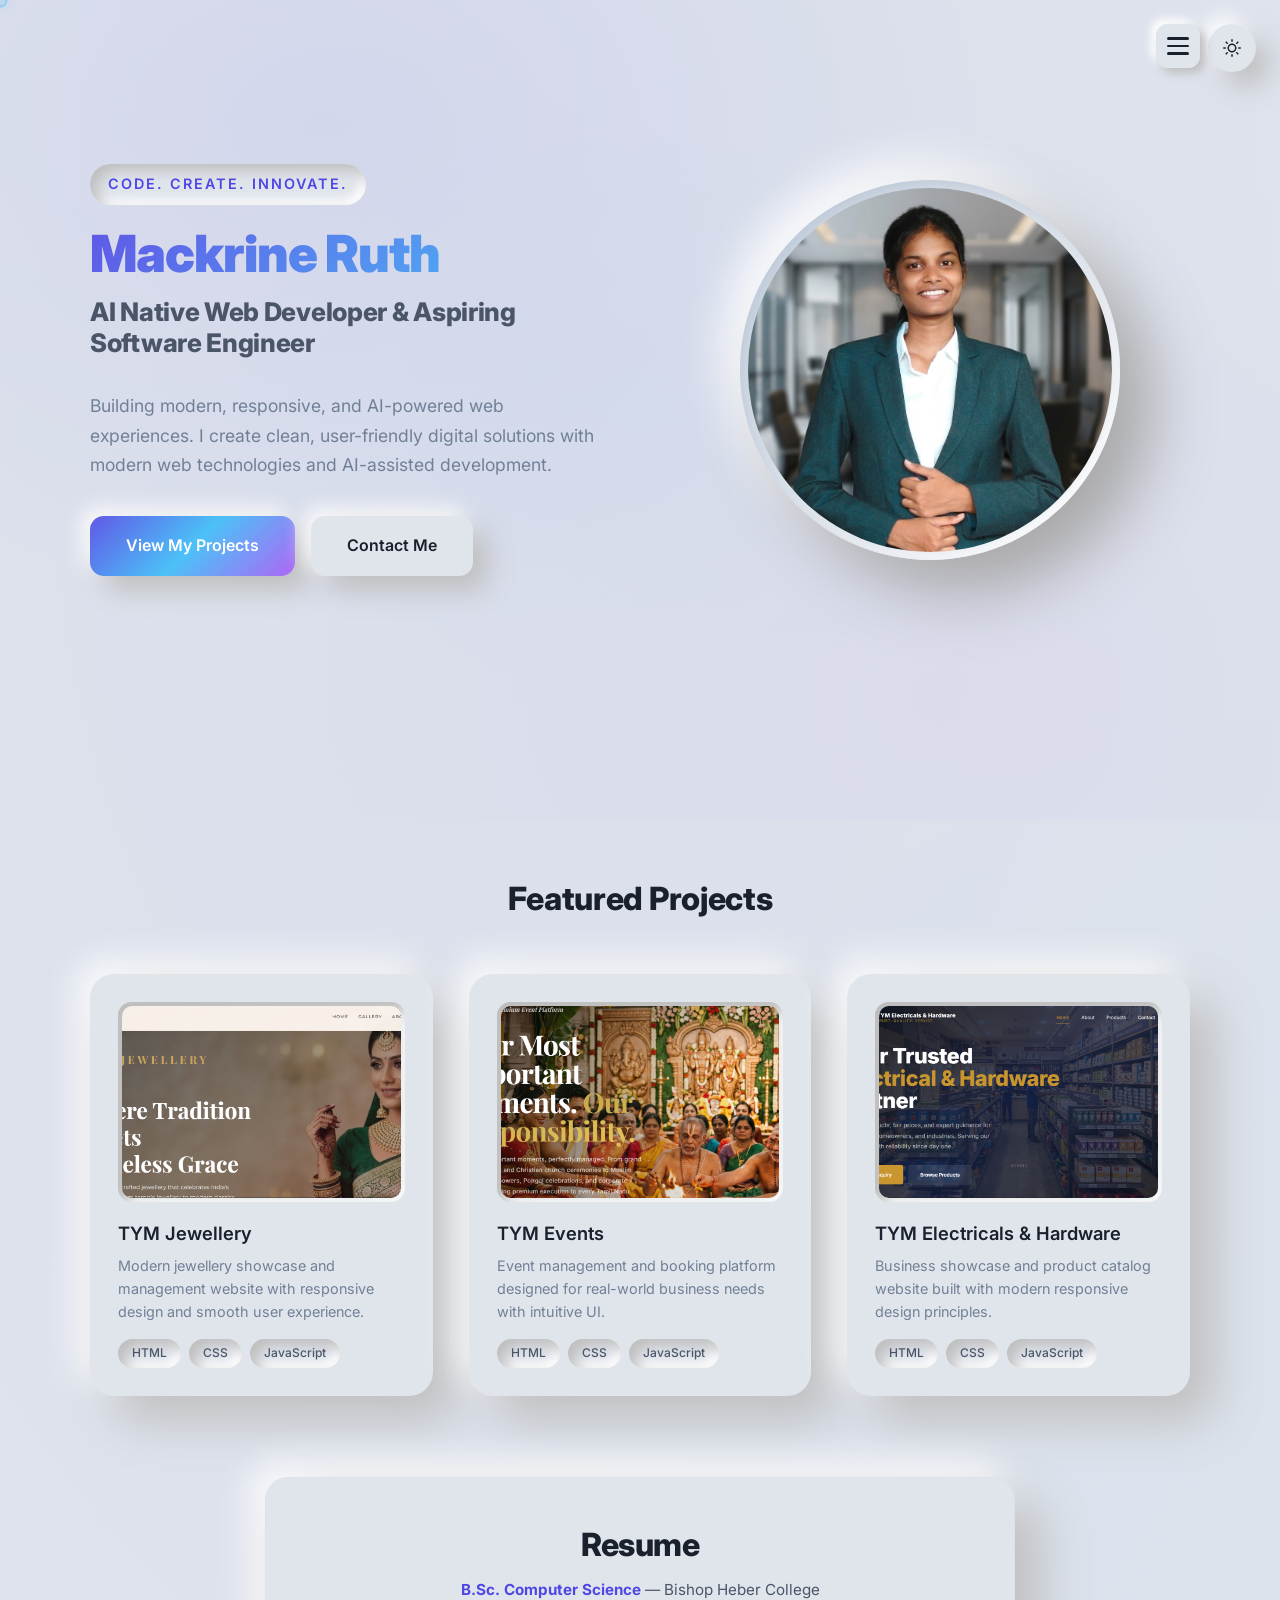
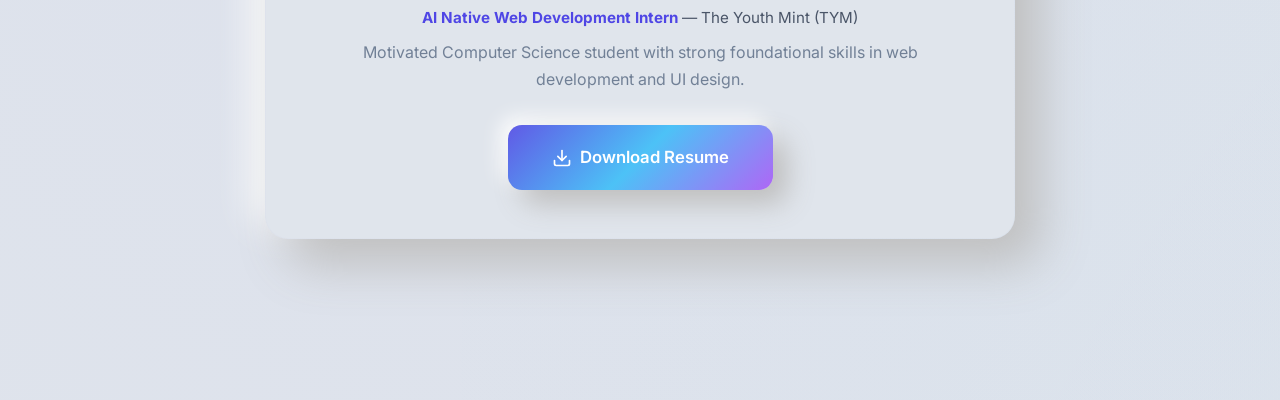
==== commit b7ef3cc7: "remove pill box" ====
--- a/index.html
+++ b/index.html
@@ -93,27 +93,6 @@
     </div>
   </section>
 
-  <!-- ====== DOCK NAVIGATION ====== -->
-  <nav class="dock" role="navigation" aria-label="Main navigation">
-    <a href="index.html" class="dock-link">Home</a>
-    <a href="about.html" class="dock-link">About</a>
-    <a href="skills.html" class="dock-link">Skills</a>
-    <a href="projects.html" class="dock-link">Projects</a>
-    <a href="achievements.html" class="dock-link">Achievements</a>
-    <a href="contact.html" class="dock-link">Contact</a>
-    <span class="dock-divider"></span>
-    <a href="https://github.com/macky-2004" target="_blank" rel="noopener noreferrer" class="dock-link" aria-label="GitHub">
-      <svg viewBox="0 0 16 16" fill="currentColor">
-        <path d="M8 0C3.58 0 0 3.58 0 8c0 3.54 2.29 6.53 5.47 7.59.4.07.55-.17.55-.38 0-.19-.01-.82-.01-1.49-2.01.37-2.53-.49-2.69-.94-.09-.23-.48-.94-.82-1.13-.28-.15-.68-.52-.01-.53.63-.01 1.08.58 1.23.82.72 1.21 1.87.87 2.33.66.07-.52.28-.87.51-1.07-1.78-.2-3.64-.89-3.64-3.95 0-.87.31-1.59.82-2.15-.08-.2-.36-1.02.08-2.12 0 0 .67-.21 2.2.82.64-.18 1.32-.27 2-.27.68 0 1.36.09 2 .27 1.53-1.04 2.2-.82 2.2-.82.44 1.1.16 1.92.08 2.12.51.56.82 1.27.82 2.15 0 3.07-1.87 3.75-3.65 3.95.29.25.54.73.54 1.48 0 1.07-.01 1.93-.01 2.2 0 .21.15.46.55.38A8.013 8.013 0 0016 8c0-4.42-3.58-8-8-8z"/>
-      </svg>
-    </a>
-    <a href="https://www.linkedin.com/in/mackrine-ruth-5611002bb/" target="_blank" rel="noopener noreferrer" class="dock-link" aria-label="LinkedIn">
-      <svg viewBox="0 0 24 24" fill="currentColor">
-        <path d="M20.447 20.452h-3.554v-5.569c0-1.328-.027-3.037-1.852-3.037-1.853 0-2.136 1.445-2.136 2.939v5.667H9.351V9h3.414v1.561h.046c.477-.9 1.637-1.85 3.37-1.85 3.601 0 4.267 2.37 4.267 5.455v6.286zM5.337 7.433a2.062 2.062 0 01-2.063-2.065 2.064 2.064 0 112.063 2.065zm1.782 13.019H3.555V9h3.564v11.452zM22.225 0H1.771C.792 0 0 .774 0 1.729v20.542C0 23.227.792 24 1.771 24h20.451C23.2 24 24 23.227 24 22.271V1.729C24 .774 23.2 0 22.222 0h.003z"/>
-      </svg>
-    </a>
-  </nav>
-
   <button id="themeToggle" class="theme-toggle" aria-label="Toggle dark mode">
     <svg width="18" height="18" viewBox="0 0 24 24" fill="none" stroke="currentColor" stroke-width="2" stroke-linecap="round" stroke-linejoin="round">
       <circle cx="12" cy="12" r="5"/>
@@ -121,6 +100,43 @@
     </svg>
   </button>
 
+  <button class="hamburger" aria-label="Toggle menu">
+    <span></span>
+    <span></span>
+    <span></span>
+  </button>
+
+  <div class="mobile-menu" id="mobileMenu">
+    <div class="mobile-menu-inner">
+      <button class="mobile-menu-close" aria-label="Close menu">
+        <svg width="24" height="24" viewBox="0 0 24 24" fill="none" stroke="currentColor" stroke-width="2" stroke-linecap="round" stroke-linejoin="round">
+          <line x1="18" y1="6" x2="6" y2="18"/>
+          <line x1="6" y1="6" x2="18" y2="18"/>
+        </svg>
+      </button>
+      <nav class="mobile-nav">
+        <a href="index.html" class="mobile-link">Home</a>
+        <a href="about.html" class="mobile-link">About</a>
+        <a href="skills.html" class="mobile-link">Skills</a>
+        <a href="projects.html" class="mobile-link">Projects</a>
+        <a href="achievements.html" class="mobile-link">Achievements</a>
+        <a href="contact.html" class="mobile-link">Contact</a>
+      </nav>
+      <div class="mobile-social">
+        <a href="https://github.com/macky-2004" target="_blank" rel="noopener noreferrer" aria-label="GitHub">
+          <svg viewBox="0 0 16 16" fill="currentColor">
+            <path d="M8 0C3.58 0 0 3.58 0 8c0 3.54 2.29 6.53 5.47 7.59.4.07.55-.17.55-.38 0-.19-.01-.82-.01-1.49-2.01.37-2.53-.49-2.69-.94-.09-.23-.48-.94-.82-1.13-.28-.15-.68-.52-.01-.53.63-.01 1.08.58 1.23.82.72 1.21 1.87.87 2.33.66.07-.52.28-.87.51-1.07-1.78-.2-3.64-.89-3.64-3.95 0-.87.31-1.59.82-2.15-.08-.2-.36-1.02.08-2.12 0 0 .67-.21 2.2.82.64-.18 1.32-.27 2-.27.68 0 1.36.09 2 .27 1.53-1.04 2.2-.82 2.2-.82.44 1.1.16 1.92.08 2.12.51.56.82 1.27.82 2.15 0 3.07-1.87 3.75-3.65 3.95.29.25.54.73.54 1.48 0 1.07-.01 1.93-.01 2.2 0 .21.15.46.55.38A8.013 8.013 0 0016 8c0-4.42-3.58-8-8-8z"/>
+          </svg>
+        </a>
+        <a href="https://www.linkedin.com/in/mackrine-ruth-5611002bb/" target="_blank" rel="noopener noreferrer" aria-label="LinkedIn">
+          <svg viewBox="0 0 24 24" fill="currentColor">
+            <path d="M20.447 20.452h-3.554v-5.569c0-1.328-.027-3.037-1.852-3.037-1.853 0-2.136 1.445-2.136 2.939v5.667H9.351V9h3.414v1.561h.046c.477-.9 1.637-1.85 3.37-1.85 3.601 0 4.267 2.37 4.267 5.455v6.286zM5.337 7.433a2.062 2.062 0 01-2.063-2.065 2.064 2.064 0 112.063 2.065zm1.782 13.019H3.555V9h3.564v11.452zM22.225 0H1.771C.792 0 0 .774 0 1.729v20.542C0 23.227.792 24 1.771 24h20.451C23.2 24 24 23.227 24 22.271V1.729C24 .774 23.2 0 22.222 0h.003z"/>
+          </svg>
+        </a>
+      </div>
+    </div>
+  </div>
+
   <script src="js/main.js"></script>
 </body>
 </html>
--- a/css/style.css
+++ b/css/style.css
@@ -271,71 +271,206 @@
   transform: scale(0.95);
 }
 
-/* ====== DOCK NAVIGATION ====== */
-
-.dock {
+/* ====== HAMBURGER MENU ====== */
+
+.hamburger {
+  display: flex;
   position: fixed;
-  bottom: 28px;
-  left: 50%;
-  transform: translateX(-50%);
-  display: flex;
+  top: 24px;
+  right: 80px;
+  z-index: 1001;
+  width: 44px;
+  height: 44px;
+  border: none;
+  border-radius: 12px;
+  background: rgba(224, 229, 236, 0.85);
+  backdrop-filter: blur(10px);
+  -webkit-backdrop-filter: blur(10px);
+  box-shadow: 5px 5px 10px var(--clay-dark), -5px -5px 10px var(--clay-light);
+  cursor: pointer;
+  flex-direction: column;
   align-items: center;
   justify-content: center;
-  gap: 15px;
-  padding: 12px 20px;
-  background: rgba(224, 229, 236, 0.75);
-  backdrop-filter: blur(20px);
-  -webkit-backdrop-filter: blur(20px);
-  border-radius: 60px;
-  box-shadow: var(--shadow-pop-sm);
-  z-index: 1000;
-  border: 1px solid rgba(255, 255, 255, 0.4);
-  transition: background-color 0.4s ease, box-shadow 0.4s ease;
-}
-
-body.dark-mode .dock {
-  background: rgba(26, 26, 26, 0.75);
-  border-color: rgba(255, 255, 255, 0.06);
-}
-
-.dock-link {
+  gap: 5px;
+  padding: 0;
+  transition: box-shadow 0.2s ease;
+}
+
+body.dark-mode .hamburger {
+  background: rgba(26, 26, 26, 0.85);
+  box-shadow: 5px 5px 10px rgba(0, 0, 0, 0.3), -5px -5px 10px rgba(40, 40, 40, 0.3);
+}
+
+.hamburger span {
+  display: block;
+  width: 22px;
+  height: 2.5px;
+  border-radius: 2px;
+  background: var(--text-primary);
+  transition: all 0.2s ease;
+}
+
+.hamburger:active {
+  box-shadow: inset 4px 4px 8px var(--clay-dark), inset -4px -4px 8px var(--clay-light);
+}
+
+/* — Mobile Menu Overlay — */
+
+.mobile-menu {
+  position: fixed;
+  inset: 0;
+  z-index: 1002;
   display: flex;
   align-items: center;
   justify-content: center;
-  padding: 8px 12px;
-  border-radius: 40px;
-  font-size: 0.85rem;
-  font-weight: 500;
+  visibility: hidden;
+  opacity: 0;
+  transition: visibility 0.3s, opacity 0.3s ease;
+}
+
+.mobile-menu.open {
+  visibility: visible;
+  opacity: 1;
+}
+
+.mobile-menu::before {
+  content: '';
+  position: absolute;
+  inset: 0;
+  background: rgba(224, 229, 236, 0.92);
+  backdrop-filter: blur(24px);
+  -webkit-backdrop-filter: blur(24px);
+}
+
+body.dark-mode .mobile-menu::before {
+  background: rgba(18, 18, 18, 0.92);
+}
+
+.mobile-menu-inner {
+  position: relative;
+  display: flex;
+  flex-direction: column;
+  align-items: center;
+  justify-content: center;
+  gap: 32px;
+  width: 100%;
+  max-width: 320px;
+  padding: 40px 24px;
+  transform: translateY(20px);
+  transition: transform 0.35s ease;
+}
+
+.mobile-menu.open .mobile-menu-inner {
+  transform: translateY(0);
+}
+
+/* — Close Button — */
+
+.mobile-menu-close {
+  position: absolute;
+  top: -16px;
+  right: 0;
+  width: 44px;
+  height: 44px;
+  border: none;
+  border-radius: 12px;
+  background: rgba(224, 229, 236, 0.85);
+  backdrop-filter: blur(10px);
+  -webkit-backdrop-filter: blur(10px);
+  box-shadow: 5px 5px 10px var(--clay-dark), -5px -5px 10px var(--clay-light);
+  cursor: pointer;
+  display: flex;
+  align-items: center;
+  justify-content: center;
   color: var(--text-secondary);
-  transition: all var(--transition);
-  white-space: nowrap;
-  min-height: 40px;
-}
-
-.dock-link svg {
-  width: 18px;
-  height: 18px;
-}
-
-.dock-link:hover {
+  transition: box-shadow 0.2s ease;
+}
+
+body.dark-mode .mobile-menu-close {
+  background: rgba(26, 26, 26, 0.85);
+  box-shadow: 5px 5px 10px rgba(0, 0, 0, 0.3), -5px -5px 10px rgba(40, 40, 40, 0.3);
+}
+
+.mobile-menu-close:active {
+  box-shadow: inset 4px 4px 8px var(--clay-dark), inset -4px -4px 8px var(--clay-light);
+}
+
+/* — Mobile Nav Links — */
+
+.mobile-nav {
+  display: flex;
+  flex-direction: column;
+  align-items: center;
+  gap: 8px;
+  width: 100%;
+}
+
+.mobile-link {
+  display: flex;
+  align-items: center;
+  justify-content: center;
+  width: 100%;
+  padding: 14px 24px;
+  border-radius: 16px;
+  font-size: 1.1rem;
+  font-weight: 600;
+  color: var(--text-primary);
+  text-decoration: none;
+  transition: all 0.2s ease;
+  box-shadow: 4px 4px 8px var(--clay-dark), -4px -4px 8px var(--clay-light);
+  background: rgba(224, 229, 236, 0.5);
+}
+
+body.dark-mode .mobile-link {
+  background: rgba(26, 26, 26, 0.5);
+  box-shadow: 4px 4px 8px rgba(0, 0, 0, 0.3), -4px -4px 8px rgba(40, 40, 40, 0.3);
+}
+
+.mobile-link:active {
+  box-shadow: inset 4px 4px 8px var(--clay-dark), inset -4px -4px 8px var(--clay-light);
+}
+
+.mobile-link.active {
   color: var(--accent);
   box-shadow: inset 4px 4px 8px var(--clay-dark), inset -4px -4px 8px var(--clay-light);
-  background: var(--clay-card);
-}
-
-.dock-link.active {
+}
+
+/* — Mobile Social Icons — */
+
+.mobile-social {
+  display: flex;
+  align-items: center;
+  justify-content: center;
+  gap: 20px;
+  padding-top: 8px;
+}
+
+.mobile-social a {
+  display: flex;
+  align-items: center;
+  justify-content: center;
+  width: 48px;
+  height: 48px;
+  border-radius: 50%;
+  color: var(--text-secondary);
+  box-shadow: 4px 4px 8px var(--clay-dark), -4px -4px 8px var(--clay-light);
+  background: rgba(224, 229, 236, 0.5);
+  transition: all 0.2s ease;
+}
+
+body.dark-mode .mobile-social a {
+  background: rgba(26, 26, 26, 0.5);
+  box-shadow: 4px 4px 8px rgba(0, 0, 0, 0.3), -4px -4px 8px rgba(40, 40, 40, 0.3);
+}
+
+.mobile-social a:active {
+  box-shadow: inset 4px 4px 8px var(--clay-dark), inset -4px -4px 8px var(--clay-light);
   color: var(--accent);
-  box-shadow: inset 4px 4px 8px var(--clay-dark), inset -4px -4px 8px var(--clay-light);
-  background: var(--clay-card);
-  font-weight: 600;
-}
-
-.dock-divider {
-  width: 1px;
-  height: 24px;
-  background: var(--clay-dark);
-  opacity: 0.4;
-  margin: 0;
+}
+
+.mobile-social a svg {
+  width: 22px;
+  height: 22px;
 }
 
 /* ====== CUSTOM CURSOR ====== */
@@ -1440,6 +1575,20 @@
 }
 
 @media (max-width: 768px) {
+  /* — Hamburger Menu — */
+  .hamburger {
+    top: 16px;
+    right: 68px;
+    width: 40px;
+    height: 40px;
+    gap: 4px;
+  }
+
+  .hamburger span {
+    width: 20px;
+    height: 2px;
+  }
+
   /* — Layout Reflow — */
   .container {
     padding: 0 15px;
@@ -1545,33 +1694,6 @@
     padding: 28px 20px;
   }
 
-  /* — Dock — */
-  .dock {
-    width: 90%;
-    left: 0;
-    right: 0;
-    margin: 0 auto;
-    transform: none;
-    padding: 8px 12px;
-    gap: 10px;
-    bottom: 16px;
-  }
-
-  .dock-link {
-    padding: 6px 10px;
-    font-size: 0.7rem;
-    min-height: 40px;
-  }
-
-  .dock-link svg {
-    width: 16px;
-    height: 16px;
-  }
-
-  .dock-divider {
-    margin: 0;
-  }
-
   /* — Misc — */
   #clay-cursor {
     display: none;
@@ -1640,27 +1762,6 @@
     font-size: 0.75rem;
   }
 
-  /* — Compact dock — */
-  .dock {
-    padding: 6px 8px;
-    gap: 6px;
-  }
-
-  .dock-link {
-    padding: 4px 6px;
-    font-size: 0.6rem;
-    min-height: 40px;
-  }
-
-  .dock-link svg {
-    width: 14px;
-    height: 14px;
-  }
-
-  .dock-divider {
-    margin: 0;
-  }
-
   /* — Full-width buttons — */
   .hero-cta .clay-btn {
     width: 100%;
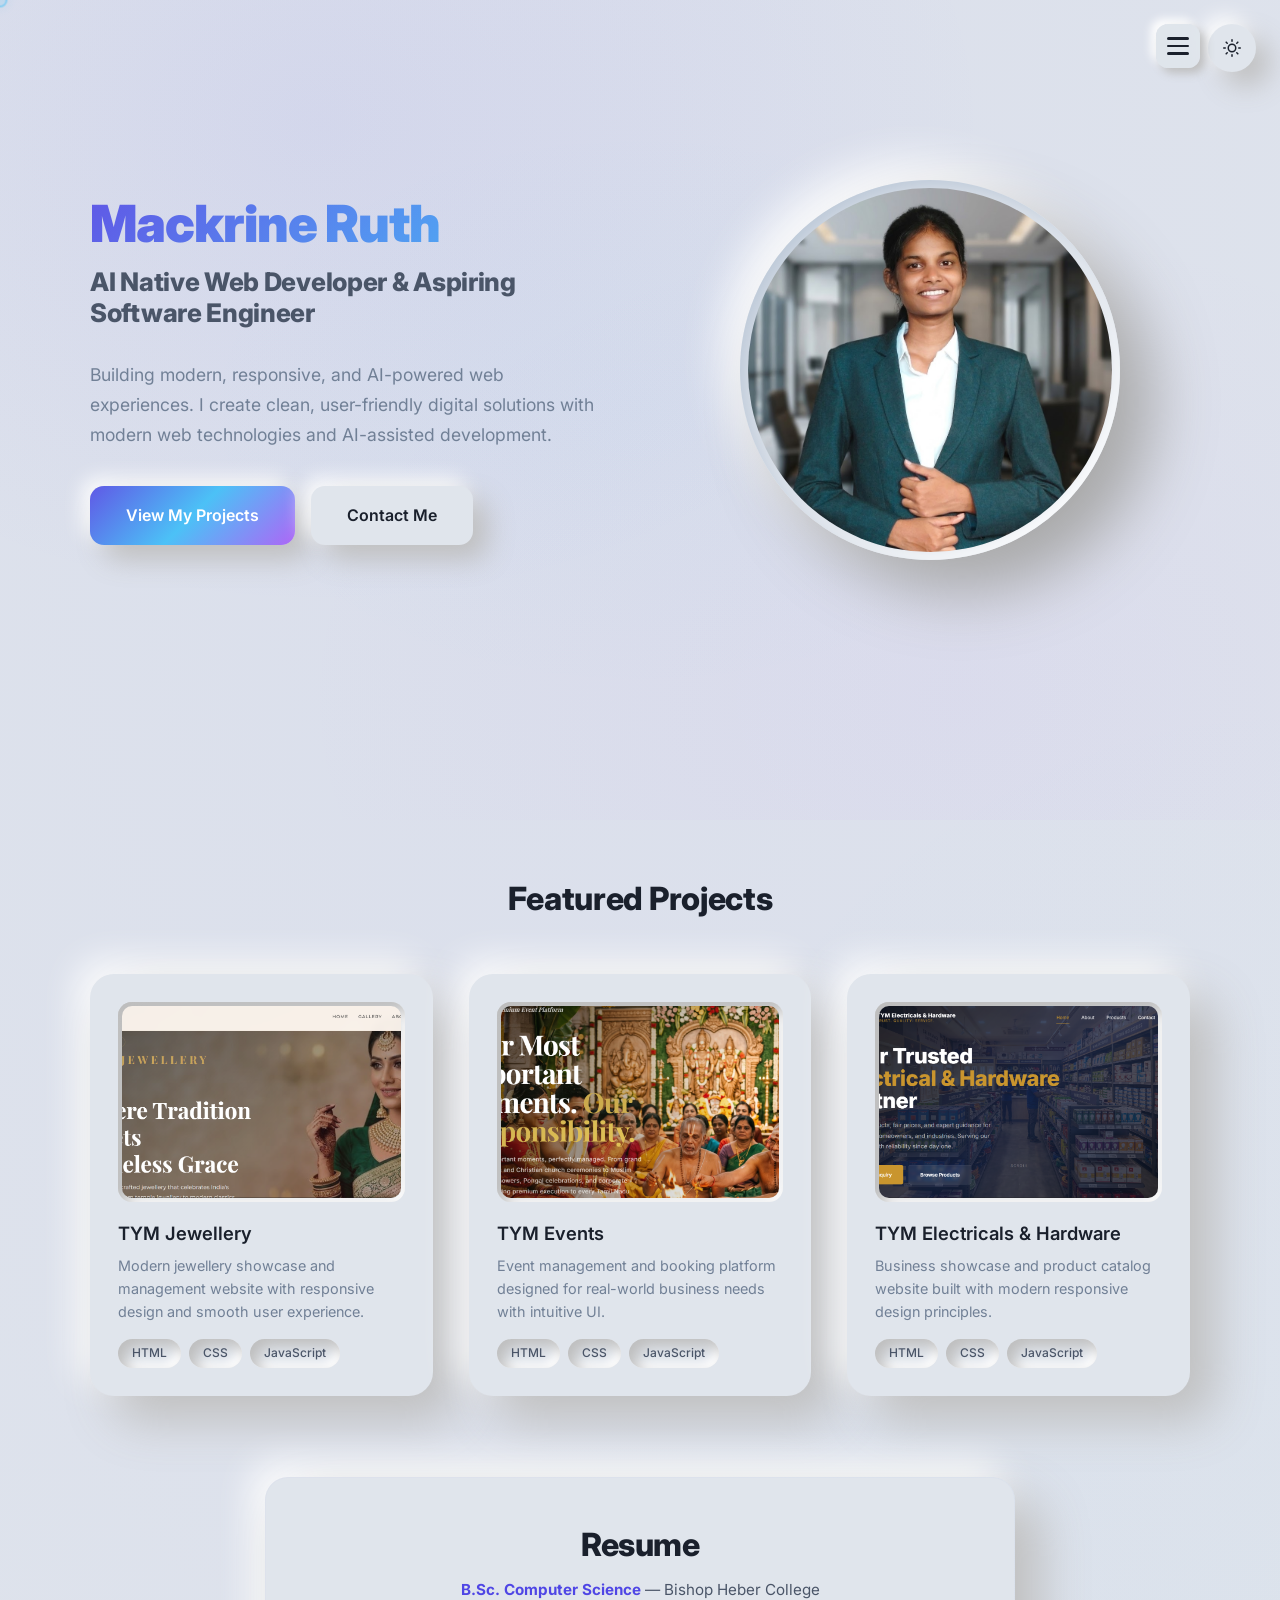
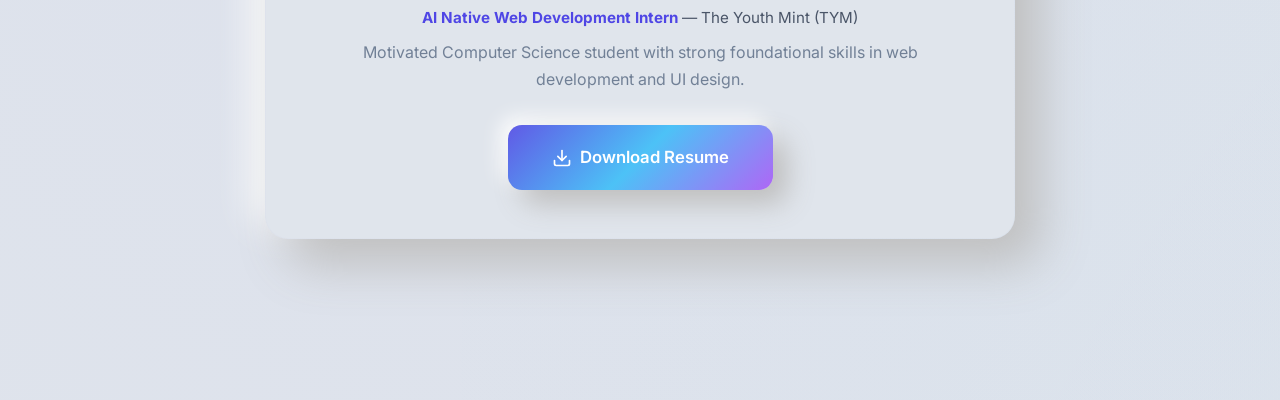
==== commit d83c82ee: "permanent pill box remove" ====
--- a/index.html
+++ b/index.html
@@ -13,7 +13,6 @@
   <section class="hero">
     <div class="hero-content">
       <div class="hero-text fade-up">
-        <span class="tagline">Code. Create. Innovate.</span>
         <h1 class="gradient-text">Mackrine Ruth</h1>
         <h2>AI Native Web Developer &amp; Aspiring Software Engineer</h2>
         <p>Building modern, responsive, and AI-powered web experiences. I create clean, user-friendly digital solutions with modern web technologies and AI-assisted development.</p>
--- a/css/style.css
+++ b/css/style.css
@@ -525,20 +525,6 @@
   margin: 0 auto;
 }
 
-.hero-text .tagline {
-  display: inline-block;
-  font-size: 0.9rem;
-  font-weight: 600;
-  color: var(--accent);
-  text-transform: uppercase;
-  letter-spacing: 2px;
-  margin-bottom: 20px;
-  padding: 8px 18px;
-  border-radius: 40px;
-  background: var(--clay-card);
-  box-shadow: var(--shadow-push-sm);
-}
-
 .hero-text h1 {
   font-size: 3.2rem;
   color: var(--text-primary);
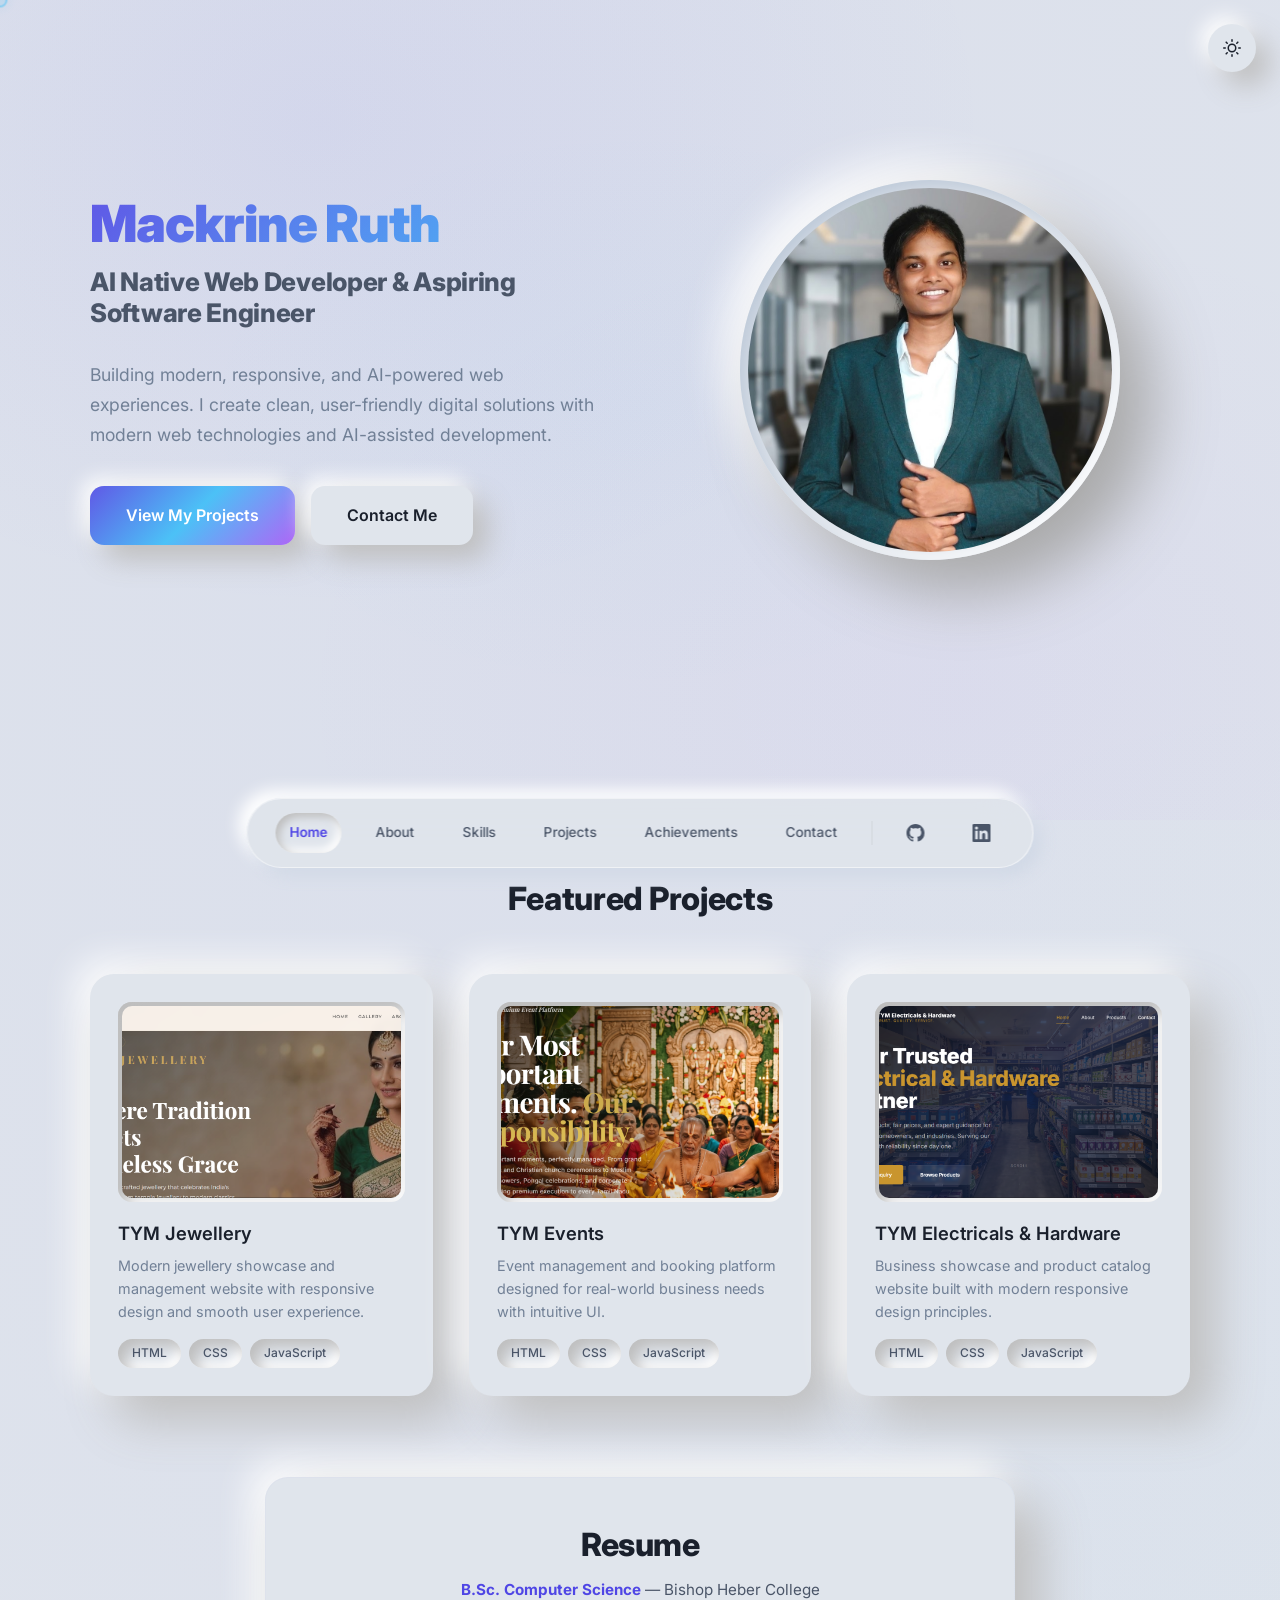
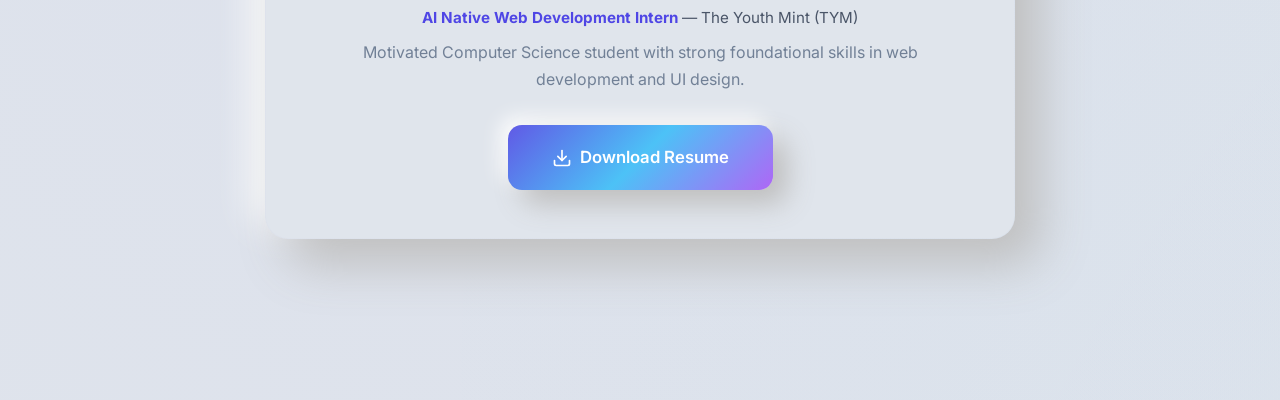
==== commit 6e3a342e: "set nav bar in pc" ====
--- a/index.html
+++ b/index.html
@@ -92,6 +92,26 @@
     </div>
   </section>
 
+  <nav class="dock" role="navigation" aria-label="Main navigation">
+    <a href="index.html" class="dock-link">Home</a>
+    <a href="about.html" class="dock-link">About</a>
+    <a href="skills.html" class="dock-link">Skills</a>
+    <a href="projects.html" class="dock-link">Projects</a>
+    <a href="achievements.html" class="dock-link">Achievements</a>
+    <a href="contact.html" class="dock-link">Contact</a>
+    <span class="dock-divider"></span>
+    <a href="https://github.com/macky-2004" target="_blank" rel="noopener noreferrer" class="dock-link" aria-label="GitHub">
+      <svg viewBox="0 0 16 16" fill="currentColor">
+        <path d="M8 0C3.58 0 0 3.58 0 8c0 3.54 2.29 6.53 5.47 7.59.4.07.55-.17.55-.38 0-.19-.01-.82-.01-1.49-2.01.37-2.53-.49-2.69-.94-.09-.23-.48-.94-.82-1.13-.28-.15-.68-.52-.01-.53.63-.01 1.08.58 1.23.82.72 1.21 1.87.87 2.33.66.07-.52.28-.87.51-1.07-1.78-.2-3.64-.89-3.64-3.95 0-.87.31-1.59.82-2.15-.08-.2-.36-1.02.08-2.12 0 0 .67-.21 2.2.82.64-.18 1.32-.27 2-.27.68 0 1.36.09 2 .27 1.53-1.04 2.2-.82 2.2-.82.44 1.1.16 1.92.08 2.12.51.56.82 1.27.82 2.15 0 3.07-1.87 3.75-3.65 3.95.29.25.54.73.54 1.48 0 1.07-.01 1.93-.01 2.2 0 .21.15.46.55.38A8.013 8.013 0 0016 8c0-4.42-3.58-8-8-8z"/>
+      </svg>
+    </a>
+    <a href="https://www.linkedin.com/in/mackrine-ruth-5611002bb/" target="_blank" rel="noopener noreferrer" class="dock-link" aria-label="LinkedIn">
+      <svg viewBox="0 0 24 24" fill="currentColor">
+        <path d="M20.447 20.452h-3.554v-5.569c0-1.328-.027-3.037-1.852-3.037-1.853 0-2.136 1.445-2.136 2.939v5.667H9.351V9h3.414v1.561h.046c.477-.9 1.637-1.85 3.37-1.85 3.601 0 4.267 2.37 4.267 5.455v6.286zM5.337 7.433a2.062 2.062 0 01-2.063-2.065 2.064 2.064 0 112.063 2.065zm1.782 13.019H3.555V9h3.564v11.452zM22.225 0H1.771C.792 0 0 .774 0 1.729v20.542C0 23.227.792 24 1.771 24h20.451C23.2 24 24 23.227 24 22.271V1.729C24 .774 23.2 0 22.222 0h.003z"/>
+      </svg>
+    </a>
+  </nav>
+
   <button id="themeToggle" class="theme-toggle" aria-label="Toggle dark mode">
     <svg width="18" height="18" viewBox="0 0 24 24" fill="none" stroke="currentColor" stroke-width="2" stroke-linecap="round" stroke-linejoin="round">
       <circle cx="12" cy="12" r="5"/>
--- a/css/style.css
+++ b/css/style.css
@@ -271,10 +271,80 @@
   transform: scale(0.95);
 }
 
+/* ====== DOCK NAVIGATION ====== */
+
+.dock {
+  position: fixed;
+  bottom: 32px;
+  left: 50%;
+  transform: translateX(-50%);
+  display: flex;
+  align-items: center;
+  justify-content: center;
+  gap: 20px;
+  padding: 14px 28px;
+  background: rgba(224, 229, 236, 0.8);
+  backdrop-filter: blur(24px);
+  -webkit-backdrop-filter: blur(24px);
+  border-radius: 60px;
+  box-shadow: 8px 8px 16px #d1d9e6, -8px -8px 16px #ffffff;
+  z-index: 1000;
+  border: 1px solid rgba(255, 255, 255, 0.5);
+  transition: box-shadow 0.3s ease, background-color 0.3s ease;
+}
+
+body.dark-mode .dock {
+  background: rgba(18, 18, 18, 0.8);
+  border-color: rgba(255, 255, 255, 0.06);
+  box-shadow: 8px 8px 16px #0a0a0a, -8px -8px 16px #1a1a1a;
+}
+
+.dock-link {
+  display: flex;
+  align-items: center;
+  justify-content: center;
+  padding: 8px 14px;
+  border-radius: 40px;
+  font-size: 0.85rem;
+  font-weight: 500;
+  color: var(--text-secondary);
+  text-decoration: none;
+  transition: all 0.25s ease;
+  white-space: nowrap;
+  min-height: 40px;
+}
+
+.dock-link svg {
+  width: 18px;
+  height: 18px;
+}
+
+.dock-link:hover {
+  color: var(--accent);
+  transform: translateY(-2px);
+  box-shadow: inset 4px 4px 8px var(--clay-dark), inset -4px -4px 8px var(--clay-light);
+  background: var(--clay-card);
+}
+
+.dock-link.active {
+  color: var(--accent);
+  box-shadow: inset 4px 4px 8px var(--clay-dark), inset -4px -4px 8px var(--clay-light);
+  background: var(--clay-card);
+  font-weight: 600;
+}
+
+.dock-divider {
+  width: 1px;
+  height: 24px;
+  background: var(--clay-dark);
+  opacity: 0.35;
+  margin: 0;
+}
+
 /* ====== HAMBURGER MENU ====== */
 
 .hamburger {
-  display: flex;
+  display: none;
   position: fixed;
   top: 24px;
   right: 80px;
@@ -1563,6 +1633,7 @@
 @media (max-width: 768px) {
   /* — Hamburger Menu — */
   .hamburger {
+    display: flex;
     top: 16px;
     right: 68px;
     width: 40px;
@@ -1573,6 +1644,10 @@
   .hamburger span {
     width: 20px;
     height: 2px;
+  }
+
+  .dock {
+    display: none;
   }
 
   /* — Layout Reflow — */
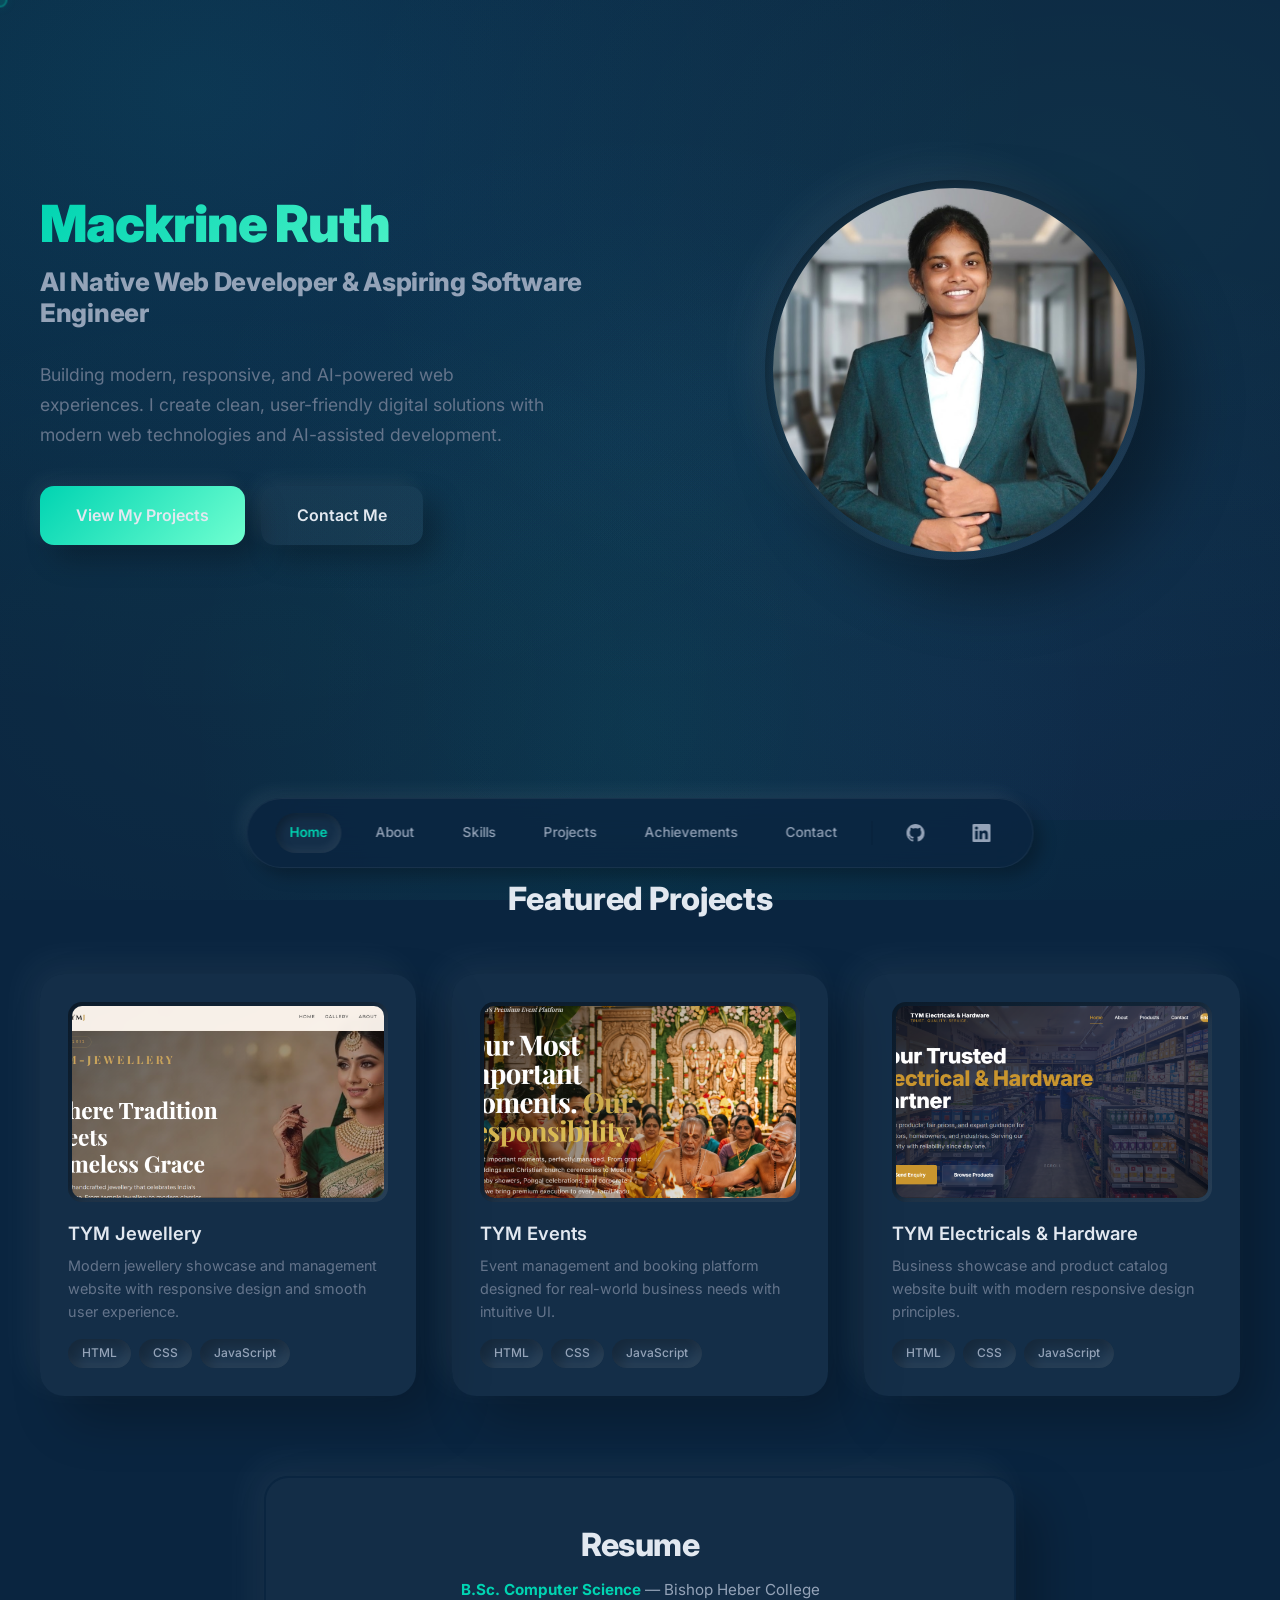
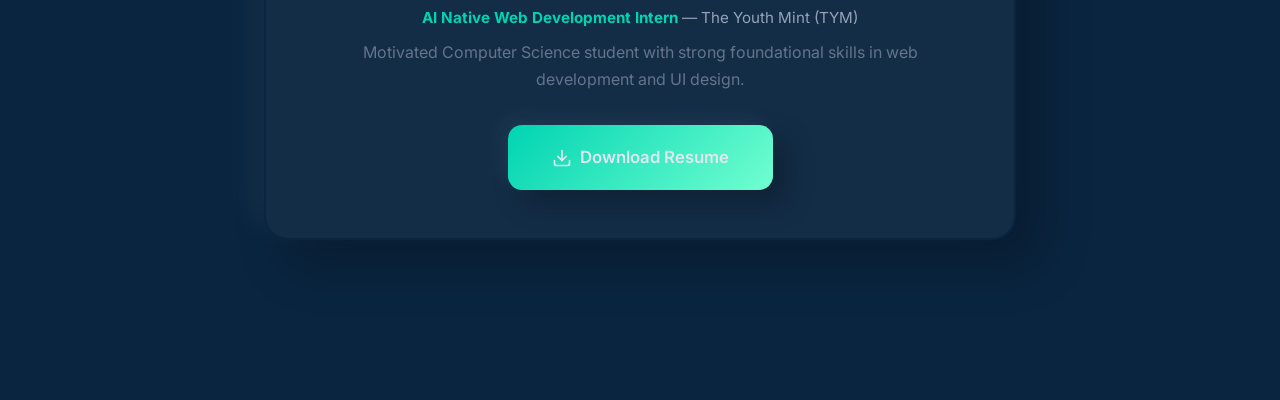
==== commit d2cca0aa: "Deep Ocean" ====
--- a/index.html
+++ b/index.html
@@ -112,13 +112,6 @@
     </a>
   </nav>
 
-  <button id="themeToggle" class="theme-toggle" aria-label="Toggle dark mode">
-    <svg width="18" height="18" viewBox="0 0 24 24" fill="none" stroke="currentColor" stroke-width="2" stroke-linecap="round" stroke-linejoin="round">
-      <circle cx="12" cy="12" r="5"/>
-      <path d="M12 1v2M12 21v2M4.22 4.22l1.42 1.42M18.36 18.36l1.42 1.42M1 12h2M21 12h2M4.22 19.78l1.42-1.42M18.36 5.64l1.42-1.42"/>
-    </svg>
-  </button>
-
   <button class="hamburger" aria-label="Toggle menu">
     <span></span>
     <span></span>
--- a/css/style.css
+++ b/css/style.css
@@ -1,25 +1,47 @@
 @import url('https://fonts.googleapis.com/css2?family=Inter:wght@300;400;500;600;700;800;900&display=swap');
 
 :root {
-  --clay-bg: #e0e5ec;
-  --clay-card: #e0e5ec;
-  --clay-dark: #bebebe;
-  --clay-dark-deep: #a8a8a8;
-  --clay-light: #ffffff;
+  /* — Deep Ocean Theme (Dark Only) — */
+  --bg-color: #0A2540;
+  --text-color: #E2E8F0;
+
+  /* — Clay System — */
+  --clay-bg: var(--bg-color);
+  --clay-card: rgba(255, 255, 255, 0.04);
+  --clay-dark: rgba(0, 0, 0, 0.25);
+  --clay-dark-deep: rgba(0, 0, 0, 0.35);
+  --clay-light: rgba(255, 255, 255, 0.06);
   --radius: 24px;
   --radius-sm: 14px;
   --radius-xs: 10px;
-  --accent-primary: #4f46e5;
-  --accent-secondary: #38bdf8;
-  --accent-tertiary: #a855f7;
-  --accent: #4f46e5;
-  --accent-hover: #4338ca;
-  --accent-soft: #eef2ff;
-  --accent-gradient: linear-gradient(135deg, rgba(79, 70, 229, 0.88), rgba(56, 189, 248, 0.88), rgba(168, 85, 247, 0.88));
-  --text-primary: #1a202c;
-  --text-secondary: #4a5568;
-  --text-muted: #718096;
+
+  /* — Accent (Turquoise / Mint) — */
+  --accent-primary: #00D4B2;
+  --accent-secondary: #70FFD0;
+  --accent-tertiary: #0A2540;
+  --accent: #00D4B2;
+  --accent-hover: #70FFD0;
+  --accent-soft: rgba(0, 212, 178, 0.12);
+  --accent-gradient: linear-gradient(135deg, rgba(0, 212, 178, 0.88), rgba(112, 255, 208, 0.3));
+
+  /* — Text — */
+  --text-primary: var(--text-color);
+  --text-secondary: #94A3B8;
+  --text-muted: #64748B;
+
+  /* — Glass (translucent bg overlays) — */
+  --bg-glass-50: rgba(10, 37, 64, 0.5);
+  --bg-glass-60: rgba(10, 37, 64, 0.6);
+  --bg-glass-75: rgba(10, 37, 64, 0.75);
+  --bg-glass-80: rgba(10, 37, 64, 0.8);
+  --bg-glass-90: rgba(10, 37, 64, 0.9);
+  --bg-glass-92: rgba(10, 37, 64, 0.92);
+  --bg-glass-95: rgba(10, 37, 64, 0.95);
+
+  /* — Font — */
   --font: 'Inter', 'Segoe UI', sans-serif;
+
+  /* — Shadows — */
   --shadow-pop: 24px 24px 50px var(--clay-dark), -12px -12px 36px var(--clay-light);
   --shadow-pop-sm: 14px 14px 28px var(--clay-dark), -7px -7px 20px var(--clay-light);
   --shadow-pop-lg: 32px 32px 64px var(--clay-dark-deep), -16px -16px 44px var(--clay-light);
@@ -28,48 +50,26 @@
   --shadow-push-lg: inset 16px 16px 32px var(--clay-dark-deep), inset -10px -10px 22px var(--clay-light);
   --transition: 0.3s ease;
   --shadow-transition: 0.4s ease;
-  --inset-dark: #bdc9d8;
-  --inset-light: #ffffff;
-  --cursor-core: rgba(56, 189, 248, 0.15);
-  --cursor-border: rgba(56, 189, 248, 0.4);
-  --cursor-glow: rgba(56, 189, 248, 0.12);
-  --btn-glow: rgba(56, 189, 248, 0.2);
-  --gradient-btn: var(--accent-gradient);
-  --gradient-text: var(--accent-gradient);
-  --card-border-glow: var(--accent-gradient);
-}
-
-body.dark-mode {
-  --clay-bg: #1a1a1a;
-  --clay-card: #1a1a1a;
-  --clay-dark: #141414;
-  --clay-dark-deep: #0d0d0d;
-  --clay-light: #202020;
-  --accent-primary: #4f46e5;
-  --accent-secondary: #38bdf8;
-  --accent-tertiary: #a855f7;
-  --accent: #818cf8;
-  --accent-hover: #6366f1;
-  --accent-soft: #1e1b4b;
-  --accent-gradient: linear-gradient(135deg, #4f46e5, #38bdf8, #a855f7);
-  --text-primary: #e6e6e6;
-  --text-secondary: #b0b0b0;
-  --text-muted: #808080;
-  --shadow-pop: 24px 24px 50px var(--clay-dark), -12px -12px 36px var(--clay-light);
-  --shadow-pop-sm: 14px 14px 28px var(--clay-dark), -7px -7px 20px var(--clay-light);
-  --shadow-pop-lg: 32px 32px 64px var(--clay-dark-deep), -16px -16px 44px var(--clay-light);
-  --shadow-push: inset 12px 12px 22px var(--clay-dark), inset -8px -8px 16px var(--clay-light);
-  --shadow-push-sm: inset 7px 7px 14px var(--clay-dark), inset -5px -5px 10px var(--clay-light);
-  --shadow-push-lg: inset 16px 16px 32px var(--clay-dark-deep), inset -10px -10px 22px var(--clay-light);
-  --inset-dark: #0d0d0d;
-  --inset-light: #252525;
-  --cursor-core: rgba(56, 189, 248, 0.2);
-  --cursor-border: rgba(56, 189, 248, 0.5);
-  --cursor-glow: rgba(56, 189, 248, 0.15);
-  --btn-glow: rgba(56, 189, 248, 0.3);
-  --gradient-btn: var(--accent-gradient);
-  --gradient-text: var(--accent-gradient);
-  --card-border-glow: var(--accent-gradient);
+
+  /* — Misc — */
+  --inset-dark: rgba(0, 0, 0, 0.35);
+  --inset-light: rgba(255, 255, 255, 0.03);
+  --cursor-core: rgba(0, 212, 178, 0.15);
+  --cursor-border: rgba(0, 212, 178, 0.3);
+  --cursor-glow: rgba(0, 212, 178, 0.1);
+  --btn-glow: rgba(0, 212, 178, 0.25);
+  --gradient-btn: linear-gradient(135deg, #00D4B2, #70FFD0);
+  --gradient-text: linear-gradient(135deg, #00D4B2, #70FFD0, #E2E8F0);
+  --card-border-glow: linear-gradient(135deg, #00D4B2, #70FFD0);
+
+  /* — Mesh Background (Deep Ocean) — */
+  --mesh-bg:
+    radial-gradient(ellipse at 15% 10%, rgba(0, 212, 178, 0.10) 0%, transparent 55%),
+    radial-gradient(ellipse at 85% 20%, rgba(112, 255, 208, 0.05) 0%, transparent 50%),
+    radial-gradient(ellipse at 50% 80%, rgba(0, 212, 178, 0.08) 0%, transparent 50%),
+    radial-gradient(ellipse at 20% 75%, rgba(112, 255, 208, 0.03) 0%, transparent 40%),
+    radial-gradient(ellipse at 80% 70%, rgba(0, 212, 178, 0.04) 0%, transparent 45%),
+    radial-gradient(ellipse at 50% 50%, rgba(10, 37, 64, 0.5) 0%, transparent 70%);
 }
 
 * {
@@ -84,19 +84,15 @@
 
 body {
   font-family: var(--font);
-  background: var(--clay-bg);
+  background-color: var(--bg-color);
+  background-image: var(--mesh-bg);
   color: var(--text-primary);
   min-height: 100vh;
   line-height: 1.7;
   overflow-x: hidden;
   padding-bottom: 100px;
-  transition: background-color 0.4s ease, color 0.4s ease;
-  background-image:
-    radial-gradient(ellipse at 20% 10%, rgba(79, 70, 229, 0.04) 0%, transparent 50%),
-    radial-gradient(ellipse at 80% 90%, rgba(168, 85, 247, 0.03) 0%, transparent 50%),
-    radial-gradient(ellipse at 50% 50%, rgba(56, 189, 248, 0.025) 0%, transparent 50%);
-  background-size: 200% 200%;
-  animation: ambientShift 30s ease-in-out infinite alternate;
+  background-attachment: fixed;
+  background-size: cover;
 }
 
 @keyframes ambientShift {
@@ -233,7 +229,7 @@
 
 .clay-btn-primary {
   background: var(--gradient-btn);
-  color: #ffffff;
+  color: var(--text-color);
   box-shadow: var(--shadow-pop-sm);
   transition: all var(--transition);
 }
@@ -245,31 +241,6 @@
 }
 
 /* ====== DARK MODE TOGGLE ====== */
-
-.theme-toggle {
-  position: fixed;
-  top: 24px;
-  right: 24px;
-  width: 48px;
-  height: 48px;
-  border-radius: 50%;
-  background: var(--clay-card);
-  box-shadow: var(--shadow-pop-sm);
-  border: none;
-  cursor: pointer;
-  display: flex;
-  align-items: center;
-  justify-content: center;
-  z-index: 1001;
-  transition: all var(--transition);
-  color: var(--text-primary);
-  font-size: 1.2rem;
-}
-
-.theme-toggle:hover {
-  box-shadow: var(--shadow-push-sm);
-  transform: scale(0.95);
-}
 
 /* ====== DOCK NAVIGATION ====== */
 
@@ -283,20 +254,14 @@
   justify-content: center;
   gap: 20px;
   padding: 14px 28px;
-  background: rgba(224, 229, 236, 0.8);
+  background: var(--bg-glass-80);
   backdrop-filter: blur(24px);
   -webkit-backdrop-filter: blur(24px);
   border-radius: 60px;
-  box-shadow: 8px 8px 16px #d1d9e6, -8px -8px 16px #ffffff;
+  box-shadow: 8px 8px 16px var(--clay-dark), -8px -8px 16px var(--clay-light);
   z-index: 1000;
-  border: 1px solid rgba(255, 255, 255, 0.5);
-  transition: box-shadow 0.3s ease, background-color 0.3s ease;
-}
-
-body.dark-mode .dock {
-  background: rgba(18, 18, 18, 0.8);
-  border-color: rgba(255, 255, 255, 0.06);
-  box-shadow: 8px 8px 16px #0a0a0a, -8px -8px 16px #1a1a1a;
+  border: 1px solid var(--clay-light);
+  transition: box-shadow 0.3s ease, background 0.3s ease;
 }
 
 .dock-link {
@@ -353,7 +318,7 @@
   height: 44px;
   border: none;
   border-radius: 12px;
-  background: rgba(224, 229, 236, 0.85);
+  background: var(--bg-glass-80);
   backdrop-filter: blur(10px);
   -webkit-backdrop-filter: blur(10px);
   box-shadow: 5px 5px 10px var(--clay-dark), -5px -5px 10px var(--clay-light);
@@ -364,11 +329,6 @@
   gap: 5px;
   padding: 0;
   transition: box-shadow 0.2s ease;
-}
-
-body.dark-mode .hamburger {
-  background: rgba(26, 26, 26, 0.85);
-  box-shadow: 5px 5px 10px rgba(0, 0, 0, 0.3), -5px -5px 10px rgba(40, 40, 40, 0.3);
 }
 
 .hamburger span {
@@ -407,13 +367,9 @@
   content: '';
   position: absolute;
   inset: 0;
-  background: rgba(224, 229, 236, 0.92);
+  background: var(--bg-glass-95);
   backdrop-filter: blur(24px);
   -webkit-backdrop-filter: blur(24px);
-}
-
-body.dark-mode .mobile-menu::before {
-  background: rgba(18, 18, 18, 0.92);
 }
 
 .mobile-menu-inner {
@@ -444,7 +400,7 @@
   height: 44px;
   border: none;
   border-radius: 12px;
-  background: rgba(224, 229, 236, 0.85);
+  background: var(--bg-glass-80);
   backdrop-filter: blur(10px);
   -webkit-backdrop-filter: blur(10px);
   box-shadow: 5px 5px 10px var(--clay-dark), -5px -5px 10px var(--clay-light);
@@ -454,11 +410,6 @@
   justify-content: center;
   color: var(--text-secondary);
   transition: box-shadow 0.2s ease;
-}
-
-body.dark-mode .mobile-menu-close {
-  background: rgba(26, 26, 26, 0.85);
-  box-shadow: 5px 5px 10px rgba(0, 0, 0, 0.3), -5px -5px 10px rgba(40, 40, 40, 0.3);
 }
 
 .mobile-menu-close:active {
@@ -488,12 +439,7 @@
   text-decoration: none;
   transition: all 0.2s ease;
   box-shadow: 4px 4px 8px var(--clay-dark), -4px -4px 8px var(--clay-light);
-  background: rgba(224, 229, 236, 0.5);
-}
-
-body.dark-mode .mobile-link {
-  background: rgba(26, 26, 26, 0.5);
-  box-shadow: 4px 4px 8px rgba(0, 0, 0, 0.3), -4px -4px 8px rgba(40, 40, 40, 0.3);
+  background: var(--bg-glass-60);
 }
 
 .mobile-link:active {
@@ -524,13 +470,8 @@
   border-radius: 50%;
   color: var(--text-secondary);
   box-shadow: 4px 4px 8px var(--clay-dark), -4px -4px 8px var(--clay-light);
-  background: rgba(224, 229, 236, 0.5);
+  background: var(--bg-glass-60);
   transition: all 0.2s ease;
-}
-
-body.dark-mode .mobile-social a {
-  background: rgba(26, 26, 26, 0.5);
-  box-shadow: 4px 4px 8px rgba(0, 0, 0, 0.3), -4px -4px 8px rgba(40, 40, 40, 0.3);
 }
 
 .mobile-social a:active {
@@ -591,7 +532,7 @@
   grid-template-columns: 1fr 1fr;
   gap: 60px;
   align-items: center;
-  max-width: 1100px;
+  max-width: 1200px;
   margin: 0 auto;
 }
 
@@ -672,10 +613,11 @@
 
 .featured-grid {
   display: grid;
-  grid-template-columns: repeat(auto-fit, minmax(300px, 1fr));
+  grid-template-columns: repeat(auto-fit, minmax(320px, 1fr));
   gap: 36px;
-  max-width: 1100px;
+  max-width: 1200px;
   margin: 0 auto;
+  align-items: stretch;
 }
 
 .featured-card {
@@ -766,7 +708,7 @@
   display: grid;
   grid-template-columns: 300px 1fr;
   gap: 40px;
-  max-width: 1100px;
+  max-width: 1200px;
   margin: 0 auto;
   padding: 0 24px 60px;
 }
@@ -942,7 +884,7 @@
 /* ====== SKILLS ORB GRID ====== */
 
 .skills-grid {
-  max-width: 1100px;
+  max-width: 1200px;
   margin: 0 auto;
   padding: 0 24px 60px;
 }
@@ -1028,12 +970,8 @@
   height: 40px;
   display: block;
   background: transparent;
-  filter: invert(0);
+  filter: invert(1);
   transition: filter 0.3s ease;
-}
-
-body.dark-mode .orb-logo img {
-  filter: invert(1);
 }
 
 .orb-logo svg {
@@ -1064,7 +1002,7 @@
   justify-content: center;
   gap: 12px;
   flex-wrap: wrap;
-  max-width: 1100px;
+  max-width: 1200px;
   margin: 0 auto 40px;
   padding: 0 24px;
 }
@@ -1095,11 +1033,12 @@
 
 .projects-grid {
   display: grid;
-  grid-template-columns: repeat(auto-fit, minmax(340px, 1fr));
+  grid-template-columns: repeat(auto-fit, minmax(320px, 1fr));
   gap: 36px;
-  max-width: 1100px;
+  max-width: 1200px;
   margin: 0 auto;
   padding: 0 24px 60px;
+  align-items: stretch;
 }
 
 .project-card {
@@ -1112,6 +1051,8 @@
   cursor: pointer;
   border: 2px solid transparent;
   background-clip: padding-box;
+  display: flex;
+  flex-direction: column;
 }
 
 .project-card:hover {
@@ -1141,6 +1082,9 @@
   padding: 24px 28px 28px;
   position: relative;
   z-index: 1;
+  flex: 1;
+  display: flex;
+  flex-direction: column;
 }
 
 .project-card .category-badge {
@@ -1169,6 +1113,10 @@
   color: var(--text-secondary);
   line-height: 1.7;
   margin-bottom: 14px;
+  display: -webkit-box;
+  -webkit-line-clamp: 3;
+  -webkit-box-orient: vertical;
+  overflow: hidden;
 }
 
 .project-card .tech-tags {
@@ -1219,7 +1167,7 @@
 /* ====== ACHIEVEMENTS — HORIZONTAL TIMELINE ====== */
 
 .achievements-wrapper {
-  max-width: 1100px;
+  max-width: 1200px;
   margin: 0 auto;
   padding: 0 24px 60px;
 }
@@ -1374,7 +1322,7 @@
   display: grid;
   grid-template-columns: 1fr 1fr;
   gap: 40px;
-  max-width: 1100px;
+  max-width: 1200px;
   margin: 0 auto;
   padding: 0 24px 60px;
 }
@@ -1651,8 +1599,16 @@
   }
 
   /* — Layout Reflow — */
-  .container {
-    padding: 0 15px;
+  .hero-content,
+  .featured-section,
+  .projects-grid,
+  .skills-grid,
+  .achievements-wrapper,
+  .about-grid,
+  .contact-grid,
+  .filter-bar {
+    padding-left: 10px;
+    padding-right: 10px;
   }
 
   .hero-content,
@@ -1759,14 +1715,6 @@
   #clay-cursor {
     display: none;
   }
-
-  .theme-toggle {
-    top: 16px;
-    right: 16px;
-    width: 40px;
-    height: 40px;
-    font-size: 1rem;
-  }
 }
 
 @media (max-width: 480px) {
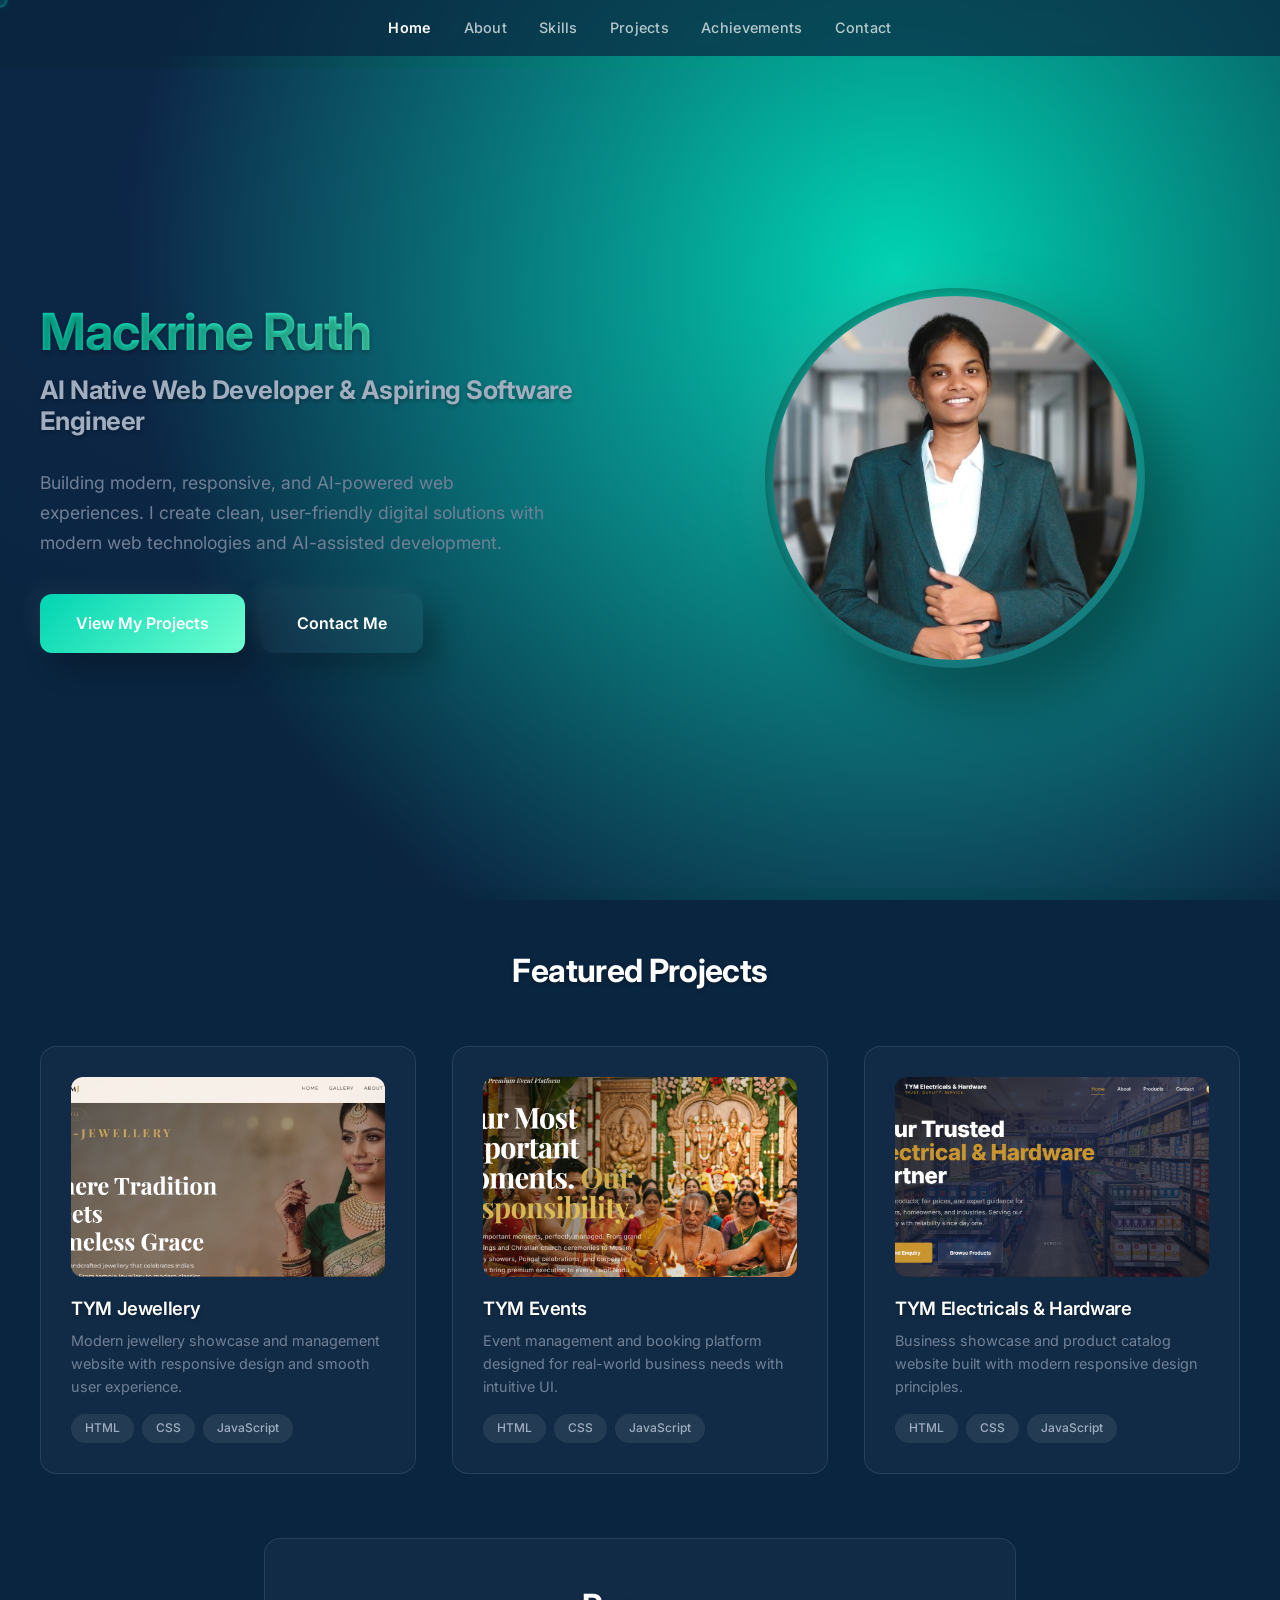
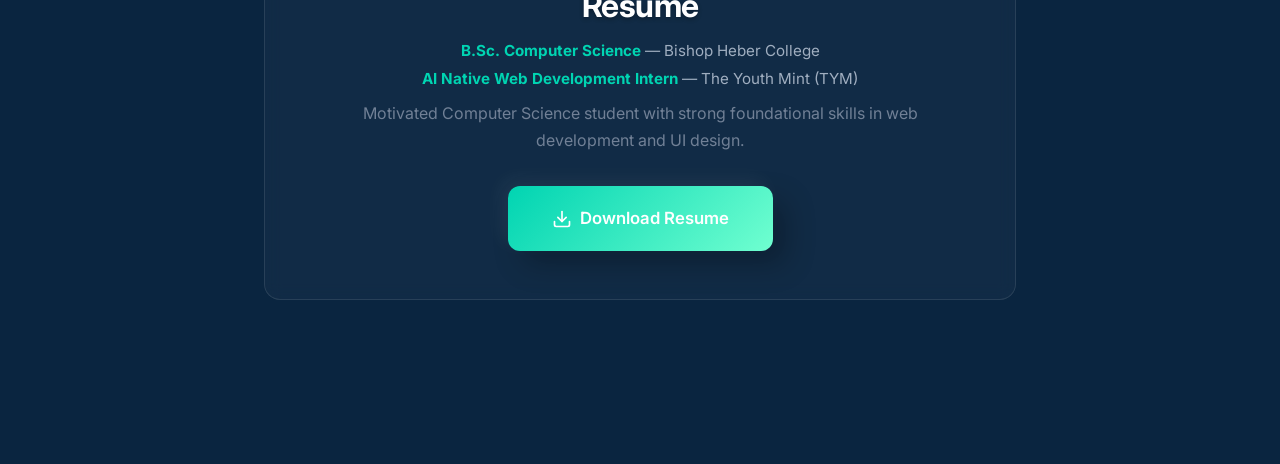
==== commit 3ba4e44a: "premium fix" ====
--- a/index.html
+++ b/index.html
@@ -92,24 +92,13 @@
     </div>
   </section>
 
-  <nav class="dock" role="navigation" aria-label="Main navigation">
-    <a href="index.html" class="dock-link">Home</a>
-    <a href="about.html" class="dock-link">About</a>
-    <a href="skills.html" class="dock-link">Skills</a>
-    <a href="projects.html" class="dock-link">Projects</a>
-    <a href="achievements.html" class="dock-link">Achievements</a>
-    <a href="contact.html" class="dock-link">Contact</a>
-    <span class="dock-divider"></span>
-    <a href="https://github.com/macky-2004" target="_blank" rel="noopener noreferrer" class="dock-link" aria-label="GitHub">
-      <svg viewBox="0 0 16 16" fill="currentColor">
-        <path d="M8 0C3.58 0 0 3.58 0 8c0 3.54 2.29 6.53 5.47 7.59.4.07.55-.17.55-.38 0-.19-.01-.82-.01-1.49-2.01.37-2.53-.49-2.69-.94-.09-.23-.48-.94-.82-1.13-.28-.15-.68-.52-.01-.53.63-.01 1.08.58 1.23.82.72 1.21 1.87.87 2.33.66.07-.52.28-.87.51-1.07-1.78-.2-3.64-.89-3.64-3.95 0-.87.31-1.59.82-2.15-.08-.2-.36-1.02.08-2.12 0 0 .67-.21 2.2.82.64-.18 1.32-.27 2-.27.68 0 1.36.09 2 .27 1.53-1.04 2.2-.82 2.2-.82.44 1.1.16 1.92.08 2.12.51.56.82 1.27.82 2.15 0 3.07-1.87 3.75-3.65 3.95.29.25.54.73.54 1.48 0 1.07-.01 1.93-.01 2.2 0 .21.15.46.55.38A8.013 8.013 0 0016 8c0-4.42-3.58-8-8-8z"/>
-      </svg>
-    </a>
-    <a href="https://www.linkedin.com/in/mackrine-ruth-5611002bb/" target="_blank" rel="noopener noreferrer" class="dock-link" aria-label="LinkedIn">
-      <svg viewBox="0 0 24 24" fill="currentColor">
-        <path d="M20.447 20.452h-3.554v-5.569c0-1.328-.027-3.037-1.852-3.037-1.853 0-2.136 1.445-2.136 2.939v5.667H9.351V9h3.414v1.561h.046c.477-.9 1.637-1.85 3.37-1.85 3.601 0 4.267 2.37 4.267 5.455v6.286zM5.337 7.433a2.062 2.062 0 01-2.063-2.065 2.064 2.064 0 112.063 2.065zm1.782 13.019H3.555V9h3.564v11.452zM22.225 0H1.771C.792 0 0 .774 0 1.729v20.542C0 23.227.792 24 1.771 24h20.451C23.2 24 24 23.227 24 22.271V1.729C24 .774 23.2 0 22.222 0h.003z"/>
-      </svg>
-    </a>
+  <nav class="nav" role="navigation" aria-label="Main navigation">
+    <a href="index.html" class="nav-link">Home</a>
+    <a href="about.html" class="nav-link">About</a>
+    <a href="skills.html" class="nav-link">Skills</a>
+    <a href="projects.html" class="nav-link">Projects</a>
+    <a href="achievements.html" class="nav-link">Achievements</a>
+    <a href="contact.html" class="nav-link">Contact</a>
   </nav>
 
   <button class="hamburger" aria-label="Toggle menu">
--- a/css/style.css
+++ b/css/style.css
@@ -3,16 +3,19 @@
 :root {
   /* — Deep Ocean Theme (Dark Only) — */
   --bg-color: #0A2540;
-  --text-color: #E2E8F0;
-
-  /* — Clay System — */
+  --text-color: #FFFFFF;
+
+  /* — Glass System — */
+  --glass-bg: rgba(255, 255, 255, 0.03);
+  --clay-card: var(--glass-bg);
+  --glass-border: 1px solid rgba(255, 255, 255, 0.05);
+  --glass-blur: 8px;
   --clay-bg: var(--bg-color);
-  --clay-card: rgba(255, 255, 255, 0.04);
   --clay-dark: rgba(0, 0, 0, 0.25);
   --clay-dark-deep: rgba(0, 0, 0, 0.35);
   --clay-light: rgba(255, 255, 255, 0.06);
-  --radius: 24px;
-  --radius-sm: 14px;
+  --radius: 16px;
+  --radius-sm: 12px;
   --radius-xs: 10px;
 
   /* — Accent (Turquoise / Mint) — */
@@ -26,8 +29,8 @@
 
   /* — Text — */
   --text-primary: var(--text-color);
-  --text-secondary: #94A3B8;
-  --text-muted: #64748B;
+  --text-secondary: #A0AEC0;
+  --text-muted: #718096;
 
   /* — Glass (translucent bg overlays) — */
   --bg-glass-50: rgba(10, 37, 64, 0.5);
@@ -59,17 +62,11 @@
   --cursor-glow: rgba(0, 212, 178, 0.1);
   --btn-glow: rgba(0, 212, 178, 0.25);
   --gradient-btn: linear-gradient(135deg, #00D4B2, #70FFD0);
-  --gradient-text: linear-gradient(135deg, #00D4B2, #70FFD0, #E2E8F0);
+  --gradient-text: linear-gradient(135deg, #00D4B2, #70FFD0, #FFFFFF);
   --card-border-glow: linear-gradient(135deg, #00D4B2, #70FFD0);
 
-  /* — Mesh Background (Deep Ocean) — */
-  --mesh-bg:
-    radial-gradient(ellipse at 15% 10%, rgba(0, 212, 178, 0.10) 0%, transparent 55%),
-    radial-gradient(ellipse at 85% 20%, rgba(112, 255, 208, 0.05) 0%, transparent 50%),
-    radial-gradient(ellipse at 50% 80%, rgba(0, 212, 178, 0.08) 0%, transparent 50%),
-    radial-gradient(ellipse at 20% 75%, rgba(112, 255, 208, 0.03) 0%, transparent 40%),
-    radial-gradient(ellipse at 80% 70%, rgba(0, 212, 178, 0.04) 0%, transparent 45%),
-    radial-gradient(ellipse at 50% 50%, rgba(10, 37, 64, 0.5) 0%, transparent 70%);
+  /* — Background Glow — */
+  --bg-glow: radial-gradient(circle at 70% 30%, #00D4B2 0%, #0A2540 70%);
 }
 
 * {
@@ -85,19 +82,15 @@
 body {
   font-family: var(--font);
   background-color: var(--bg-color);
-  background-image: var(--mesh-bg);
+  background-image: var(--bg-glow);
   color: var(--text-primary);
   min-height: 100vh;
   line-height: 1.7;
   overflow-x: hidden;
   padding-bottom: 100px;
+  padding-top: 68px;
   background-attachment: fixed;
   background-size: cover;
-}
-
-@keyframes ambientShift {
-  0% { background-position: 0% 0%; }
-  100% { background-position: 100% 100%; }
 }
 
 a {
@@ -115,9 +108,11 @@
 }
 
 h1 {
-  font-weight: 900;
+  font-weight: 700;
   line-height: 1.1;
-  letter-spacing: -0.5px;
+  letter-spacing: -0.02em;
+  color: #FFFFFF;
+  text-shadow: 0px 2px 4px rgba(0, 0, 0, 0.3);
 }
 
 .gradient-text {
@@ -130,19 +125,34 @@
 }
 
 h2 {
-  font-weight: 800;
+  font-weight: 700;
   line-height: 1.2;
-  letter-spacing: -0.3px;
+  letter-spacing: -0.02em;
+  color: #FFFFFF;
+  text-shadow: 0px 2px 4px rgba(0, 0, 0, 0.3);
 }
 
 h3 {
-  font-weight: 700;
+  font-weight: 600;
   line-height: 1.3;
+  letter-spacing: -0.02em;
+  color: #FFFFFF;
+  text-shadow: 0px 2px 4px rgba(0, 0, 0, 0.3);
 }
 
 h4 {
   font-weight: 600;
   line-height: 1.4;
+  letter-spacing: -0.02em;
+  color: #FFFFFF;
+  text-shadow: 0px 2px 4px rgba(0, 0, 0, 0.3);
+}
+
+p {
+  color: #A0AEC0;
+  font-weight: 400;
+  font-size: 1.1rem;
+  line-height: 1.6;
 }
 
 .container {
@@ -153,7 +163,7 @@
 
 .page-header {
   text-align: center;
-  padding: 60px 20px 40px;
+  padding: 4rem 20px 2rem;
 }
 
 .page-header h1 {
@@ -176,26 +186,31 @@
   margin: 16px auto 0;
 }
 
-/* ====== CLAY CARD SYSTEM ====== */
-
+/* ====== GLASS CARD SYSTEM ====== */
+
+.glass-card,
 .clay-card {
-  background: var(--clay-card);
+  background: var(--glass-bg);
+  backdrop-filter: blur(var(--glass-blur));
+  -webkit-backdrop-filter: blur(var(--glass-blur));
   border-radius: var(--radius);
-  box-shadow: var(--shadow-pop);
-  padding: 32px;
-  transition: all var(--transition);
-}
-
+  border: 1px solid rgba(255, 255, 255, 0.1);
+  padding: 30px;
+  transition: transform 0.3s ease;
+}
+
+.glass-card:hover,
 .clay-card:hover {
-  box-shadow: var(--shadow-pop-sm);
-  transform: translateY(-3px);
+  transform: translateY(-4px);
 }
 
 .clay-card-push {
-  background: var(--clay-card);
+  background: var(--glass-bg);
+  backdrop-filter: blur(var(--glass-blur));
+  -webkit-backdrop-filter: blur(var(--glass-blur));
   border-radius: var(--radius);
-  box-shadow: var(--shadow-push);
-  padding: 24px;
+  border: 1px solid rgba(255, 255, 255, 0.1);
+  padding: 30px;
 }
 
 /* ====== CLAY BUTTON SYSTEM ====== */
@@ -240,70 +255,41 @@
   filter: brightness(1.15);
 }
 
-/* ====== DARK MODE TOGGLE ====== */
-
-/* ====== DOCK NAVIGATION ====== */
-
-.dock {
+/* ====== TOP NAVIGATION ====== */
+
+.nav {
   position: fixed;
-  bottom: 32px;
-  left: 50%;
-  transform: translateX(-50%);
+  top: 0;
+  left: 0;
+  right: 0;
   display: flex;
   align-items: center;
   justify-content: center;
-  gap: 20px;
-  padding: 14px 28px;
-  background: var(--bg-glass-80);
-  backdrop-filter: blur(24px);
-  -webkit-backdrop-filter: blur(24px);
-  border-radius: 60px;
-  box-shadow: 8px 8px 16px var(--clay-dark), -8px -8px 16px var(--clay-light);
+  gap: 32px;
+  padding: 16px 24px;
+  background: rgba(10, 37, 64, 0.7);
+  backdrop-filter: blur(10px);
+  -webkit-backdrop-filter: blur(10px);
   z-index: 1000;
-  border: 1px solid var(--clay-light);
-  transition: box-shadow 0.3s ease, background 0.3s ease;
-}
-
-.dock-link {
-  display: flex;
-  align-items: center;
-  justify-content: center;
-  padding: 8px 14px;
-  border-radius: 40px;
-  font-size: 0.85rem;
+}
+
+.nav-link {
+  font-size: 0.9rem;
   font-weight: 500;
-  color: var(--text-secondary);
+  color: #FFFFFF;
   text-decoration: none;
-  transition: all 0.25s ease;
-  white-space: nowrap;
-  min-height: 40px;
-}
-
-.dock-link svg {
-  width: 18px;
-  height: 18px;
-}
-
-.dock-link:hover {
-  color: var(--accent);
-  transform: translateY(-2px);
-  box-shadow: inset 4px 4px 8px var(--clay-dark), inset -4px -4px 8px var(--clay-light);
-  background: var(--clay-card);
-}
-
-.dock-link.active {
-  color: var(--accent);
-  box-shadow: inset 4px 4px 8px var(--clay-dark), inset -4px -4px 8px var(--clay-light);
-  background: var(--clay-card);
+  transition: opacity 0.2s ease;
+  letter-spacing: 0.02em;
+  opacity: 0.7;
+}
+
+.nav-link:hover {
+  opacity: 1;
+}
+
+.nav-link.active {
+  opacity: 1;
   font-weight: 600;
-}
-
-.dock-divider {
-  width: 1px;
-  height: 24px;
-  background: var(--clay-dark);
-  opacity: 0.35;
-  margin: 0;
 }
 
 /* ====== HAMBURGER MENU ====== */
@@ -519,7 +505,7 @@
   display: flex;
   align-items: center;
   justify-content: center;
-  padding: 40px 24px 120px;
+  padding: 4rem 24px;
   position: relative;
   background-image:
     radial-gradient(ellipse at 25% 15%, rgba(79, 70, 229, 0.06) 0%, transparent 50%),
@@ -602,7 +588,7 @@
 /* ====== FEATURED PROJECTS (HOME) ====== */
 
 .featured-section {
-  padding: 60px 24px 80px;
+  padding: 4rem 24px;
 }
 
 .featured-section h2 {
@@ -613,7 +599,7 @@
 
 .featured-grid {
   display: grid;
-  grid-template-columns: repeat(auto-fit, minmax(320px, 1fr));
+  grid-template-columns: repeat(auto-fit, minmax(350px, 1fr));
   gap: 36px;
   max-width: 1200px;
   margin: 0 auto;
@@ -621,17 +607,18 @@
 }
 
 .featured-card {
-  background: var(--clay-card);
+  background: var(--glass-bg);
+  backdrop-filter: blur(var(--glass-blur));
+  -webkit-backdrop-filter: blur(var(--glass-blur));
   border-radius: var(--radius);
-  box-shadow: var(--shadow-pop);
-  padding: 28px;
-  transition: all var(--transition);
+  border: 1px solid rgba(255, 255, 255, 0.1);
+  padding: 30px;
+  transition: transform 0.3s ease;
   cursor: pointer;
 }
 
 .featured-card:hover {
-  box-shadow: var(--shadow-pop-sm);
-  transform: translateY(-5px);
+  transform: translateY(-4px);
 }
 
 .featured-card .card-img {
@@ -640,9 +627,6 @@
   border-radius: var(--radius-sm);
   overflow: hidden;
   margin-bottom: 20px;
-  padding: 4px;
-  background: linear-gradient(135deg, var(--clay-dark), var(--clay-card));
-  box-shadow: var(--shadow-push-sm);
 }
 
 .featured-card .card-img img {
@@ -681,15 +665,14 @@
   font-size: 0.75rem;
   padding: 4px 14px;
   border-radius: 40px;
-  background: var(--clay-card);
-  box-shadow: var(--shadow-push-sm);
+  background: rgba(255, 255, 255, 0.08);
   color: var(--text-secondary);
   font-weight: 500;
 }
 
 .resume-section {
   text-align: center;
-  padding: 40px 24px 80px;
+  padding: 4rem 24px;
 }
 
 .resume-section h2 {
@@ -710,7 +693,7 @@
   gap: 40px;
   max-width: 1200px;
   margin: 0 auto;
-  padding: 0 24px 60px;
+  padding: 4rem 24px;
 }
 
 .about-sidebar {
@@ -781,16 +764,17 @@
 
 .strength-item {
   text-align: center;
-  padding: 24px 16px;
+  padding: 30px 20px;
   border-radius: var(--radius-sm);
-  background: var(--clay-card);
-  box-shadow: var(--shadow-push-sm);
-  transition: all var(--transition);
+  background: var(--glass-bg);
+  backdrop-filter: blur(var(--glass-blur));
+  -webkit-backdrop-filter: blur(var(--glass-blur));
+  border: 1px solid rgba(255, 255, 255, 0.1);
+  transition: transform 0.3s ease;
 }
 
 .strength-item:hover {
-  box-shadow: var(--shadow-push);
-  transform: scale(0.97);
+  transform: translateY(-3px);
 }
 
 .strength-item .icon {
@@ -886,7 +870,7 @@
 .skills-grid {
   max-width: 1200px;
   margin: 0 auto;
-  padding: 0 24px 60px;
+  padding: 4rem 24px;
 }
 
 .skill-category {
@@ -1009,56 +993,56 @@
 
 .filter-btn {
   padding: 12px 28px;
-  border: none;
+  border: 1px solid rgba(255, 255, 255, 0.15);
   border-radius: 40px;
-  background: var(--clay-card);
-  box-shadow: var(--shadow-pop-sm);
+  background: rgba(255, 255, 255, 0.06);
   font-family: var(--font);
   font-size: 0.9rem;
   font-weight: 500;
   color: var(--text-secondary);
   cursor: pointer;
-  transition: all 0.2s ease;
+  transition: background 0.2s ease, color 0.2s ease, border-color 0.2s ease;
 }
 
 .filter-btn:hover {
-  box-shadow: var(--shadow-push-sm);
+  background: rgba(255, 255, 255, 0.1);
+  border-color: rgba(0, 212, 178, 0.3);
+  color: var(--accent);
 }
 
 .filter-btn.active {
   color: var(--accent);
-  box-shadow: var(--shadow-push-sm);
+  border-color: rgba(0, 212, 178, 0.5);
+  background: rgba(0, 212, 178, 0.1);
   font-weight: 600;
 }
 
 .projects-grid {
   display: grid;
-  grid-template-columns: repeat(auto-fit, minmax(320px, 1fr));
+  grid-template-columns: repeat(auto-fit, minmax(350px, 1fr));
   gap: 36px;
   max-width: 1200px;
   margin: 0 auto;
-  padding: 0 24px 60px;
+  padding: 0 24px 4rem;
   align-items: stretch;
 }
 
 .project-card {
   position: relative;
   border-radius: var(--radius);
-  background: var(--clay-card);
-  box-shadow: var(--shadow-pop);
+  background: var(--glass-bg);
+  backdrop-filter: blur(var(--glass-blur));
+  -webkit-backdrop-filter: blur(var(--glass-blur));
+  border: 1px solid rgba(255, 255, 255, 0.1);
   overflow: hidden;
-  transition: transform 0.4s ease, box-shadow 0.4s ease;
+  transition: transform 0.3s ease;
   cursor: pointer;
-  border: 2px solid transparent;
-  background-clip: padding-box;
   display: flex;
   flex-direction: column;
 }
 
 .project-card:hover {
-  transform: scale(1.02);
-  box-shadow: var(--shadow-pop-sm), 0 0 30px var(--btn-glow);
-  background: linear-gradient(var(--clay-card), var(--clay-card)) padding-box, var(--card-border-glow) border-box;
+  transform: translateY(-4px);
 }
 
 .project-card .project-img {
@@ -1095,10 +1079,9 @@
   font-weight: 600;
   text-transform: uppercase;
   letter-spacing: 0.5px;
-  background: var(--accent-soft);
+  background: rgba(0, 212, 178, 0.15);
   color: var(--accent);
   margin-bottom: 10px;
-  box-shadow: var(--shadow-push-sm);
 }
 
 .project-card h3 {
@@ -1129,8 +1112,7 @@
   font-size: 0.75rem;
   padding: 4px 14px;
   border-radius: 40px;
-  background: var(--clay-card);
-  box-shadow: var(--shadow-push-sm);
+  background: rgba(255, 255, 255, 0.08);
   color: var(--text-secondary);
   font-weight: 500;
 }
@@ -1150,7 +1132,7 @@
   transition: opacity 0.3s ease, transform 0.3s ease;
   pointer-events: none;
   z-index: 2;
-  background: linear-gradient(transparent, var(--clay-card) 40%);
+  background: linear-gradient(transparent, rgba(10, 37, 64, 0.9) 40%);
 }
 
 .project-card:hover .project-overlay {
@@ -1169,7 +1151,7 @@
 .achievements-wrapper {
   max-width: 1200px;
   margin: 0 auto;
-  padding: 0 24px 60px;
+  padding: 4rem 24px;
 }
 
 .ach-section-title {
@@ -1324,7 +1306,7 @@
   gap: 40px;
   max-width: 1200px;
   margin: 0 auto;
-  padding: 0 24px 60px;
+  padding: 4rem 24px;
 }
 
 .contact-info {
@@ -1337,24 +1319,24 @@
   display: flex;
   align-items: center;
   gap: 16px;
-  padding: 20px;
+  padding: 22px;
   border-radius: var(--radius-sm);
-  background: var(--clay-card);
-  box-shadow: var(--shadow-pop-sm);
-  transition: all var(--transition);
+  background: var(--glass-bg);
+  backdrop-filter: blur(var(--glass-blur));
+  -webkit-backdrop-filter: blur(var(--glass-blur));
+  border: 1px solid rgba(255, 255, 255, 0.1);
+  transition: transform 0.3s ease;
 }
 
 .contact-info-card:hover {
-  box-shadow: var(--shadow-push-sm);
-  transform: scale(0.98);
+  transform: translateY(-3px);
 }
 
 .contact-info-card .ci-icon {
   width: 44px;
   height: 44px;
   border-radius: 50%;
-  background: var(--clay-card);
-  box-shadow: var(--shadow-push-sm);
+  background: rgba(255, 255, 255, 0.08);
   display: flex;
   align-items: center;
   justify-content: center;
@@ -1375,10 +1357,12 @@
 }
 
 .contact-form {
-  padding: 36px;
+  padding: 30px;
   border-radius: var(--radius);
-  background: var(--clay-card);
-  box-shadow: var(--shadow-pop);
+  background: var(--glass-bg);
+  backdrop-filter: blur(var(--glass-blur));
+  -webkit-backdrop-filter: blur(var(--glass-blur));
+  border: 1px solid rgba(255, 255, 255, 0.1);
 }
 
 .contact-form h3 {
@@ -1403,20 +1387,20 @@
 .form-group select {
   width: 100%;
   padding: 16px 20px;
-  border: none;
+  border: 1px solid rgba(255, 255, 255, 0.15);
   border-radius: var(--radius-sm);
-  background: var(--clay-card);
-  box-shadow: inset 5px 5px 10px var(--clay-dark), inset -5px -5px 10px var(--clay-light);
+  background: rgba(255, 255, 255, 0.06);
   font-family: var(--font);
   font-size: 0.95rem;
   color: var(--text-primary);
   outline: none;
-  transition: all var(--transition);
+  transition: border-color 0.3s ease, background 0.3s ease;
 }
 
 .form-group input:focus,
 .form-group textarea:focus {
-  box-shadow: inset 6px 6px 12px var(--clay-dark), inset -6px -6px 12px var(--clay-light);
+  border-color: rgba(0, 212, 178, 0.5);
+  background: rgba(255, 255, 255, 0.08);
 }
 
 .form-group textarea {
@@ -1477,24 +1461,22 @@
 
 .resume-section {
   max-width: 800px;
-  margin: 0 auto 60px;
+  margin: 0 auto 4rem;
   padding: 0 24px;
 }
 
 .resume-card {
-  background: var(--clay-card);
+  background: var(--glass-bg);
+  backdrop-filter: blur(var(--glass-blur));
+  -webkit-backdrop-filter: blur(var(--glass-blur));
   border-radius: var(--radius);
-  box-shadow: var(--shadow-pop);
+  border: 1px solid rgba(255, 255, 255, 0.1);
   padding: 48px 56px;
   text-align: center;
-  border: 2px solid transparent;
-  background-clip: padding-box;
-  transition: all var(--transition);
+  transition: transform 0.3s ease;
 }
 
 .resume-card:hover {
-  box-shadow: var(--shadow-pop-sm), 0 0 30px var(--btn-glow);
-  background: linear-gradient(var(--clay-card), var(--clay-card)) padding-box, var(--card-border-glow) border-box;
   transform: translateY(-4px);
 }
 
@@ -1594,8 +1576,17 @@
     height: 2px;
   }
 
-  .dock {
-    display: none;
+  .nav {
+    gap: 20px;
+    padding: 12px 16px;
+    overflow-x: auto;
+    justify-content: flex-start;
+    -webkit-overflow-scrolling: touch;
+  }
+
+  .nav-link {
+    font-size: 0.85rem;
+    white-space: nowrap;
   }
 
   /* — Layout Reflow — */
@@ -1626,15 +1617,6 @@
     height: 240px;
   }
 
-  /* — Claymorphism Adaptation — */
-  .clay-card,
-  .project-card,
-  .resume-card,
-  .contact-info-card,
-  .featured-card {
-    box-shadow: 12px 12px 28px var(--clay-dark), -8px -8px 20px var(--clay-light);
-  }
-
   .orb {
     box-shadow: inset 8px 8px 14px var(--clay-dark), inset -5px -5px 10px var(--clay-light);
     width: 110px;
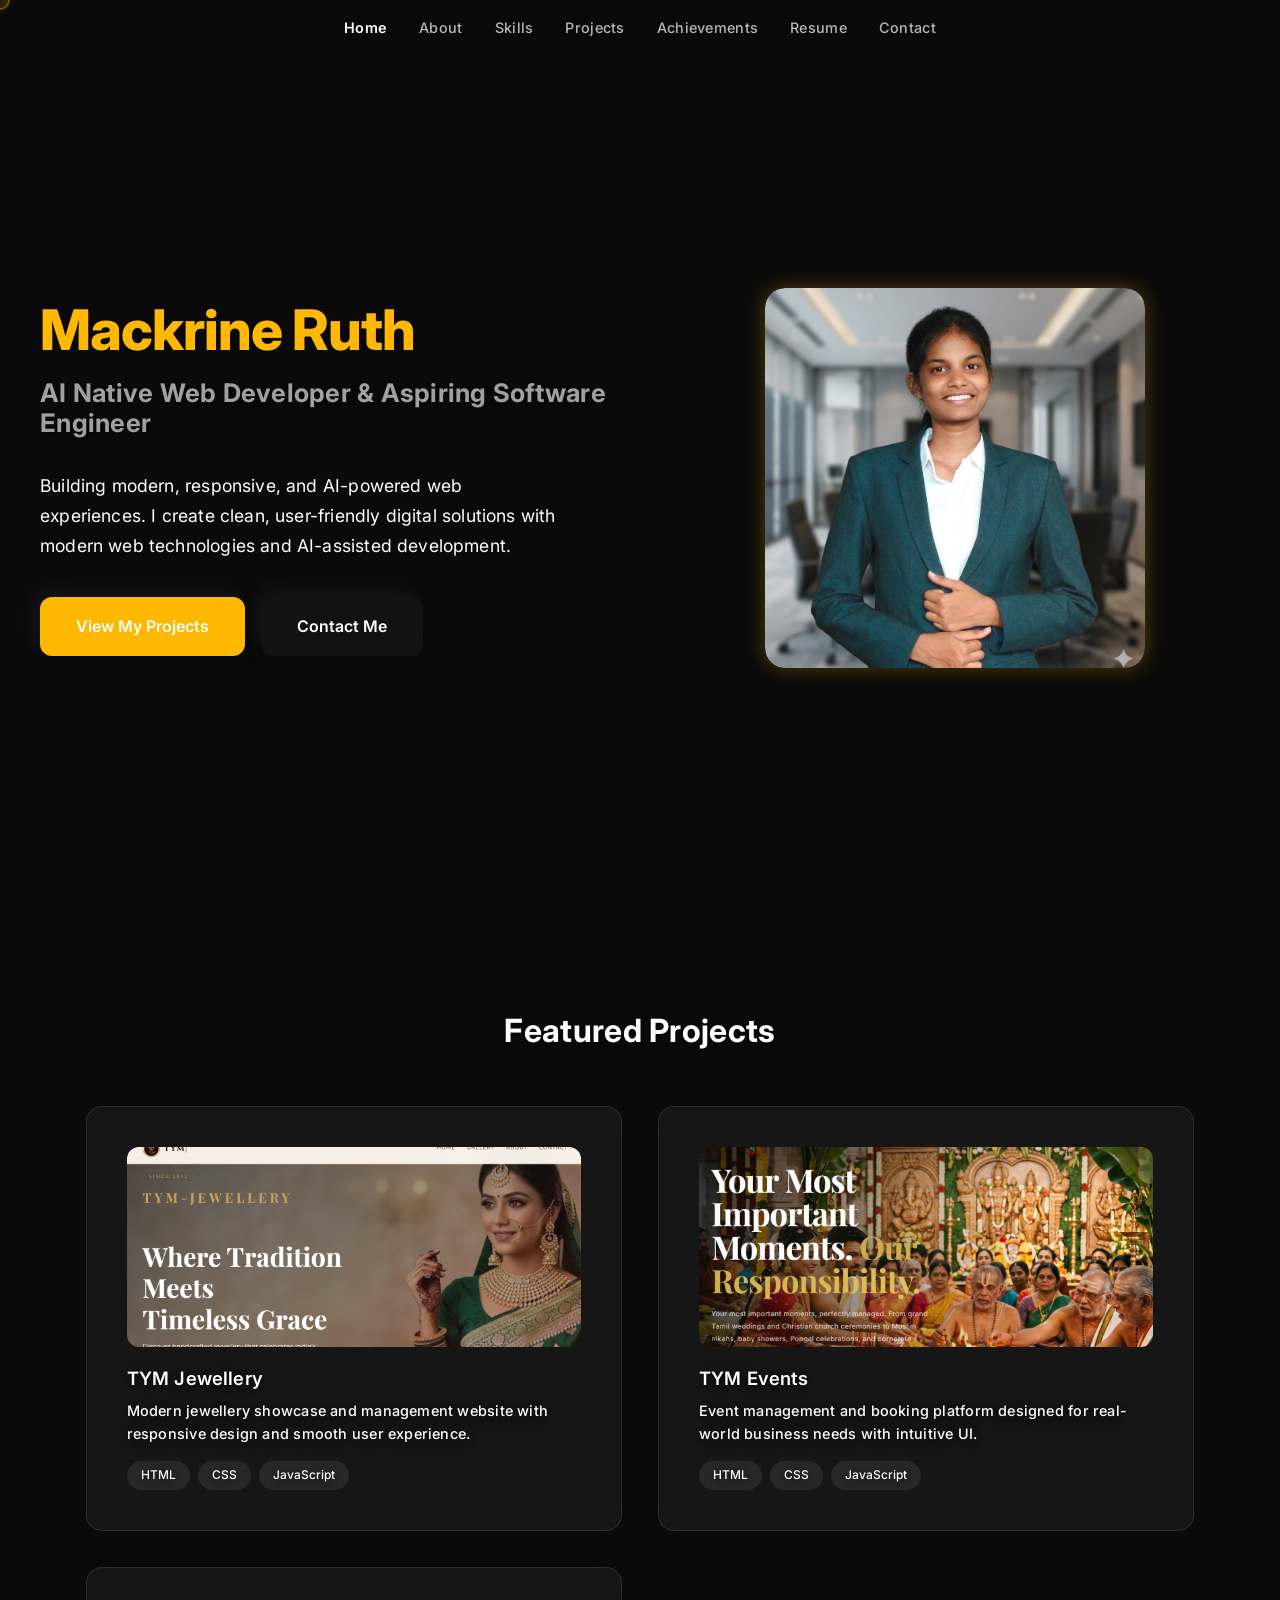
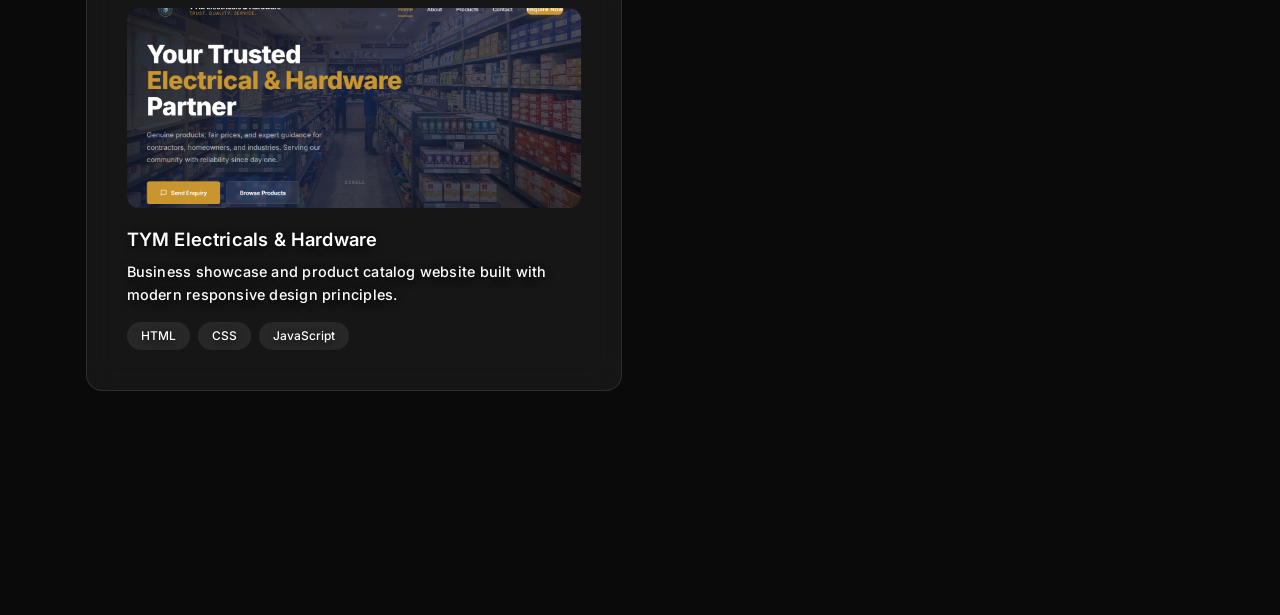
==== commit 8978f6fd: "header fix" ====
--- a/index.html
+++ b/index.html
@@ -72,32 +72,13 @@
     </div>
   </section>
 
-  <!-- ====== RESUME SECTION ====== -->
-  <section class="resume-section fade-up">
-    <div class="resume-card">
-      <h2>Resume</h2>
-      <p class="credentials">
-        <strong>B.Sc. Computer Science</strong> — Bishop Heber College<br>
-        <strong>AI Native Web Development Intern</strong> — The Youth Mint (TYM)
-      </p>
-      <p class="resume-desc">Motivated Computer Science student with strong foundational skills in web development and UI design.</p>
-      <a href="Mackrine_Ruth_ATS_Professional_Resume (2).docx" class="clay-btn clay-btn-primary" download target="_blank" rel="noopener noreferrer">
-        <svg viewBox="0 0 24 24" fill="none" stroke="currentColor" stroke-width="2" stroke-linecap="round" stroke-linejoin="round">
-          <path d="M21 15v4a2 2 0 01-2 2H5a2 2 0 01-2-2v-4"/>
-          <polyline points="7 10 12 15 17 10"/>
-          <line x1="12" y1="15" x2="12" y2="3"/>
-        </svg>
-        Download Resume
-      </a>
-    </div>
-  </section>
-
   <nav class="nav" role="navigation" aria-label="Main navigation">
     <a href="index.html" class="nav-link">Home</a>
     <a href="about.html" class="nav-link">About</a>
     <a href="skills.html" class="nav-link">Skills</a>
     <a href="projects.html" class="nav-link">Projects</a>
     <a href="achievements.html" class="nav-link">Achievements</a>
+    <a href="resume.html" class="nav-link">Resume</a>
     <a href="contact.html" class="nav-link">Contact</a>
   </nav>
 
@@ -107,37 +88,6 @@
     <span></span>
   </button>
 
-  <div class="mobile-menu" id="mobileMenu">
-    <div class="mobile-menu-inner">
-      <button class="mobile-menu-close" aria-label="Close menu">
-        <svg width="24" height="24" viewBox="0 0 24 24" fill="none" stroke="currentColor" stroke-width="2" stroke-linecap="round" stroke-linejoin="round">
-          <line x1="18" y1="6" x2="6" y2="18"/>
-          <line x1="6" y1="6" x2="18" y2="18"/>
-        </svg>
-      </button>
-      <nav class="mobile-nav">
-        <a href="index.html" class="mobile-link">Home</a>
-        <a href="about.html" class="mobile-link">About</a>
-        <a href="skills.html" class="mobile-link">Skills</a>
-        <a href="projects.html" class="mobile-link">Projects</a>
-        <a href="achievements.html" class="mobile-link">Achievements</a>
-        <a href="contact.html" class="mobile-link">Contact</a>
-      </nav>
-      <div class="mobile-social">
-        <a href="https://github.com/macky-2004" target="_blank" rel="noopener noreferrer" aria-label="GitHub">
-          <svg viewBox="0 0 16 16" fill="currentColor">
-            <path d="M8 0C3.58 0 0 3.58 0 8c0 3.54 2.29 6.53 5.47 7.59.4.07.55-.17.55-.38 0-.19-.01-.82-.01-1.49-2.01.37-2.53-.49-2.69-.94-.09-.23-.48-.94-.82-1.13-.28-.15-.68-.52-.01-.53.63-.01 1.08.58 1.23.82.72 1.21 1.87.87 2.33.66.07-.52.28-.87.51-1.07-1.78-.2-3.64-.89-3.64-3.95 0-.87.31-1.59.82-2.15-.08-.2-.36-1.02.08-2.12 0 0 .67-.21 2.2.82.64-.18 1.32-.27 2-.27.68 0 1.36.09 2 .27 1.53-1.04 2.2-.82 2.2-.82.44 1.1.16 1.92.08 2.12.51.56.82 1.27.82 2.15 0 3.07-1.87 3.75-3.65 3.95.29.25.54.73.54 1.48 0 1.07-.01 1.93-.01 2.2 0 .21.15.46.55.38A8.013 8.013 0 0016 8c0-4.42-3.58-8-8-8z"/>
-          </svg>
-        </a>
-        <a href="https://www.linkedin.com/in/mackrine-ruth-5611002bb/" target="_blank" rel="noopener noreferrer" aria-label="LinkedIn">
-          <svg viewBox="0 0 24 24" fill="currentColor">
-            <path d="M20.447 20.452h-3.554v-5.569c0-1.328-.027-3.037-1.852-3.037-1.853 0-2.136 1.445-2.136 2.939v5.667H9.351V9h3.414v1.561h.046c.477-.9 1.637-1.85 3.37-1.85 3.601 0 4.267 2.37 4.267 5.455v6.286zM5.337 7.433a2.062 2.062 0 01-2.063-2.065 2.064 2.064 0 112.063 2.065zm1.782 13.019H3.555V9h3.564v11.452zM22.225 0H1.771C.792 0 0 .774 0 1.729v20.542C0 23.227.792 24 1.771 24h20.451C23.2 24 24 23.227 24 22.271V1.729C24 .774 23.2 0 22.222 0h.003z"/>
-          </svg>
-        </a>
-      </div>
-    </div>
-  </div>
-
   <script src="js/main.js"></script>
 </body>
 </html>
--- a/css/style.css
+++ b/css/style.css
@@ -2,14 +2,14 @@
 
 :root {
   /* — Deep Ocean Theme (Dark Only) — */
-  --bg-color: #0A2540;
+  --bg-color: #0A0A0A;
   --text-color: #FFFFFF;
 
   /* — Glass System — */
-  --glass-bg: rgba(255, 255, 255, 0.03);
+  --glass-bg: #121212;
   --clay-card: var(--glass-bg);
   --glass-border: 1px solid rgba(255, 255, 255, 0.05);
-  --glass-blur: 8px;
+  --glass-blur: 15px;
   --clay-bg: var(--bg-color);
   --clay-dark: rgba(0, 0, 0, 0.25);
   --clay-dark-deep: rgba(0, 0, 0, 0.35);
@@ -18,28 +18,27 @@
   --radius-sm: 12px;
   --radius-xs: 10px;
 
-  /* — Accent (Turquoise / Mint) — */
-  --accent-primary: #00D4B2;
-  --accent-secondary: #70FFD0;
-  --accent-tertiary: #0A2540;
-  --accent: #00D4B2;
-  --accent-hover: #70FFD0;
-  --accent-soft: rgba(0, 212, 178, 0.12);
-  --accent-gradient: linear-gradient(135deg, rgba(0, 212, 178, 0.88), rgba(112, 255, 208, 0.3));
+  /* — Accent (Amber / Gold) — */
+  --accent-primary: #FFB800;
+  --accent-secondary: #FFD04D;
+  --accent-tertiary: #0A0A0A;
+  --accent: #FFB800;
+  --accent-hover: #FFC933;
+  --accent-soft: rgba(255, 184, 0, 0.12);
 
   /* — Text — */
-  --text-primary: var(--text-color);
-  --text-secondary: #A0AEC0;
-  --text-muted: #718096;
+  --text-primary: #FFFFFF;
+  --text-secondary: #FFFFFF;
+  --text-muted: #FFFFFF;
 
   /* — Glass (translucent bg overlays) — */
-  --bg-glass-50: rgba(10, 37, 64, 0.5);
-  --bg-glass-60: rgba(10, 37, 64, 0.6);
-  --bg-glass-75: rgba(10, 37, 64, 0.75);
-  --bg-glass-80: rgba(10, 37, 64, 0.8);
-  --bg-glass-90: rgba(10, 37, 64, 0.9);
-  --bg-glass-92: rgba(10, 37, 64, 0.92);
-  --bg-glass-95: rgba(10, 37, 64, 0.95);
+  --bg-glass-50: rgba(10, 10, 10, 0.5);
+  --bg-glass-60: rgba(10, 10, 10, 0.6);
+  --bg-glass-75: rgba(10, 10, 10, 0.75);
+  --bg-glass-80: rgba(10, 10, 10, 0.8);
+  --bg-glass-90: rgba(10, 10, 10, 0.9);
+  --bg-glass-92: rgba(10, 10, 10, 0.92);
+  --bg-glass-95: rgba(10, 10, 10, 0.95);
 
   /* — Font — */
   --font: 'Inter', 'Segoe UI', sans-serif;
@@ -57,16 +56,10 @@
   /* — Misc — */
   --inset-dark: rgba(0, 0, 0, 0.35);
   --inset-light: rgba(255, 255, 255, 0.03);
-  --cursor-core: rgba(0, 212, 178, 0.15);
-  --cursor-border: rgba(0, 212, 178, 0.3);
-  --cursor-glow: rgba(0, 212, 178, 0.1);
-  --btn-glow: rgba(0, 212, 178, 0.25);
-  --gradient-btn: linear-gradient(135deg, #00D4B2, #70FFD0);
-  --gradient-text: linear-gradient(135deg, #00D4B2, #70FFD0, #FFFFFF);
-  --card-border-glow: linear-gradient(135deg, #00D4B2, #70FFD0);
-
-  /* — Background Glow — */
-  --bg-glow: radial-gradient(circle at 70% 30%, #00D4B2 0%, #0A2540 70%);
+  --cursor-core: rgba(255, 184, 0, 0.15);
+  --cursor-border: rgba(255, 184, 0, 0.3);
+  --cursor-glow: rgba(255, 184, 0, 0.1);
+  --btn-glow: rgba(255, 184, 0, 0.25);
 }
 
 * {
@@ -82,7 +75,6 @@
 body {
   font-family: var(--font);
   background-color: var(--bg-color);
-  background-image: var(--bg-glow);
   color: var(--text-primary);
   min-height: 100vh;
   line-height: 1.7;
@@ -96,6 +88,11 @@
 a {
   text-decoration: none;
   color: inherit;
+  transition: color 0.2s ease;
+}
+
+a:hover {
+  color: var(--accent);
 }
 
 ul {
@@ -104,55 +101,54 @@
 
 img {
   max-width: 100%;
+  height: auto;
   display: block;
 }
 
 h1 {
+  font-size: 3rem;
   font-weight: 700;
   line-height: 1.1;
-  letter-spacing: -0.02em;
+  letter-spacing: 0.01em;
   color: #FFFFFF;
-  text-shadow: 0px 2px 4px rgba(0, 0, 0, 0.3);
+  text-shadow: 0px 2px 4px rgba(0, 0, 0, 0.4);
 }
 
 .gradient-text {
-  background: var(--gradient-text);
-  background-size: 200% 200%;
-  -webkit-background-clip: text;
-  background-clip: text;
-  -webkit-text-fill-color: transparent;
-  color: transparent;
+  color: var(--accent);
 }
 
 h2 {
+  font-size: 2rem;
   font-weight: 700;
   line-height: 1.2;
-  letter-spacing: -0.02em;
+  letter-spacing: 0.01em;
   color: #FFFFFF;
-  text-shadow: 0px 2px 4px rgba(0, 0, 0, 0.3);
+  text-shadow: 0px 2px 4px rgba(0, 0, 0, 0.4);
 }
 
 h3 {
   font-weight: 600;
   line-height: 1.3;
-  letter-spacing: -0.02em;
+  letter-spacing: 0.01em;
   color: #FFFFFF;
-  text-shadow: 0px 2px 4px rgba(0, 0, 0, 0.3);
+  text-shadow: 0px 2px 4px rgba(0, 0, 0, 0.4);
 }
 
 h4 {
   font-weight: 600;
   line-height: 1.4;
-  letter-spacing: -0.02em;
+  letter-spacing: 0.01em;
   color: #FFFFFF;
-  text-shadow: 0px 2px 4px rgba(0, 0, 0, 0.3);
+  text-shadow: 0px 2px 4px rgba(0, 0, 0, 0.4);
 }
 
 p {
-  color: #A0AEC0;
+  color: #FFFFFF;
   font-weight: 400;
   font-size: 1.1rem;
   line-height: 1.6;
+  letter-spacing: 0.01em;
 }
 
 .container {
@@ -190,12 +186,12 @@
 
 .glass-card,
 .clay-card {
-  background: var(--glass-bg);
+  background: rgba(255, 255, 255, 0.05);
   backdrop-filter: blur(var(--glass-blur));
   -webkit-backdrop-filter: blur(var(--glass-blur));
   border-radius: var(--radius);
   border: 1px solid rgba(255, 255, 255, 0.1);
-  padding: 30px;
+  padding: 40px;
   transition: transform 0.3s ease;
 }
 
@@ -205,12 +201,25 @@
 }
 
 .clay-card-push {
-  background: var(--glass-bg);
+  background: rgba(255, 255, 255, 0.05);
   backdrop-filter: blur(var(--glass-blur));
   -webkit-backdrop-filter: blur(var(--glass-blur));
   border-radius: var(--radius);
   border: 1px solid rgba(255, 255, 255, 0.1);
-  padding: 30px;
+  padding: 40px;
+}
+
+/* — Text visibility shield inside glass cards — */
+:is(.glass-card, .clay-card, .clay-card-push, .featured-card, .project-card,
+    .strength-item, .contact-info-card, .contact-form, .resume-card) :is(p, h1, h2, h3, h4, h5, h6, span, a, li, label) {
+  text-shadow: 0px 2px 8px rgba(0, 0, 0, 0.8);
+}
+
+:is(.glass-card, .clay-card, .clay-card-push, .featured-card, .project-card,
+    .strength-item, .contact-info-card, .contact-form, .resume-card) p {
+  color: #FFFFFF !important;
+  font-weight: 500;
+  letter-spacing: 0.015em;
 }
 
 /* ====== CLAY BUTTON SYSTEM ====== */
@@ -243,8 +252,8 @@
 }
 
 .clay-btn-primary {
-  background: var(--gradient-btn);
-  color: var(--text-color);
+  background: var(--accent);
+  color: #FFFFFF;
   box-shadow: var(--shadow-pop-sm);
   transition: all var(--transition);
 }
@@ -267,9 +276,9 @@
   justify-content: center;
   gap: 32px;
   padding: 16px 24px;
-  background: rgba(10, 37, 64, 0.7);
-  backdrop-filter: blur(10px);
-  -webkit-backdrop-filter: blur(10px);
+  background: rgba(10, 10, 10, 0.8);
+  backdrop-filter: blur(var(--glass-blur));
+  -webkit-backdrop-filter: blur(var(--glass-blur));
   z-index: 1000;
 }
 
@@ -285,6 +294,7 @@
 
 .nav-link:hover {
   opacity: 1;
+  color: var(--accent);
 }
 
 .nav-link.active {
@@ -297,24 +307,22 @@
 .hamburger {
   display: none;
   position: fixed;
-  top: 24px;
-  right: 80px;
+  right: 20px;
+  top: 20px;
   z-index: 1001;
   width: 44px;
   height: 44px;
   border: none;
   border-radius: 12px;
   background: var(--bg-glass-80);
-  backdrop-filter: blur(10px);
-  -webkit-backdrop-filter: blur(10px);
-  box-shadow: 5px 5px 10px var(--clay-dark), -5px -5px 10px var(--clay-light);
+  backdrop-filter: blur(var(--glass-blur));
+  -webkit-backdrop-filter: blur(var(--glass-blur));
   cursor: pointer;
   flex-direction: column;
   align-items: center;
   justify-content: center;
   gap: 5px;
   padding: 0;
-  transition: box-shadow 0.2s ease;
 }
 
 .hamburger span {
@@ -326,9 +334,7 @@
   transition: all 0.2s ease;
 }
 
-.hamburger:active {
-  box-shadow: inset 4px 4px 8px var(--clay-dark), inset -4px -4px 8px var(--clay-light);
-}
+
 
 /* — Mobile Menu Overlay — */
 
@@ -387,8 +393,8 @@
   border: none;
   border-radius: 12px;
   background: var(--bg-glass-80);
-  backdrop-filter: blur(10px);
-  -webkit-backdrop-filter: blur(10px);
+  backdrop-filter: blur(var(--glass-blur));
+  -webkit-backdrop-filter: blur(var(--glass-blur));
   box-shadow: 5px 5px 10px var(--clay-dark), -5px -5px 10px var(--clay-light);
   cursor: pointer;
   display: flex;
@@ -474,15 +480,15 @@
 
 #clay-cursor {
   position: fixed;
-  width: 15px;
-  height: 15px;
+  width: 20px;
+  height: 20px;
   border-radius: 50%;
   pointer-events: none;
   z-index: 9999;
   background: var(--cursor-core);
   border: 2px solid var(--cursor-border);
   box-shadow: 0 0 12px var(--cursor-glow);
-  transition: transform 0.35s cubic-bezier(0.25, 0.46, 0.45, 0.94), background 0.35s ease, border-color 0.35s ease, box-shadow 0.35s ease, opacity 0.3s ease;
+  transition: transform 0.1s ease, background 0.35s ease, border-color 0.35s ease, box-shadow 0.35s ease, opacity 0.3s ease;
   transform: translate(-50%, -50%);
   backdrop-filter: blur(2px);
 }
@@ -506,11 +512,7 @@
   align-items: center;
   justify-content: center;
   padding: 4rem 24px;
-  position: relative;
-  background-image:
-    radial-gradient(ellipse at 25% 15%, rgba(79, 70, 229, 0.06) 0%, transparent 50%),
-    radial-gradient(ellipse at 75% 85%, rgba(168, 85, 247, 0.04) 0%, transparent 50%),
-    radial-gradient(ellipse at 50% 50%, rgba(56, 189, 248, 0.03) 0%, transparent 50%);
+  margin-bottom: 60px;
 }
 
 .hero-content {
@@ -523,15 +525,16 @@
 }
 
 .hero-text h1 {
-  font-size: 3.2rem;
-  color: var(--text-primary);
+  font-size: 3.5rem;
+  font-weight: 800;
+  color: #FFB800;
   letter-spacing: -1px;
   margin-bottom: 16px;
 }
 
 .hero-text h2 {
   font-size: 1.6rem;
-  color: var(--text-secondary);
+  color: #A0A0A0;
   margin-bottom: 32px;
 }
 
@@ -558,10 +561,9 @@
 .hero-portrait .portrait-frame {
   width: 380px;
   height: 380px;
-  border-radius: 50%;
+  border-radius: 20px;
   overflow: hidden;
-  background: var(--clay-card);
-  padding: 8px;
+  box-shadow: 0 0 20px rgba(255, 184, 0, 0.3);
 }
 
 .hero-portrait .portrait-frame img,
@@ -569,7 +571,7 @@
   width: 100%;
   height: 100%;
   object-fit: cover;
-  border-radius: 50%;
+  border-radius: 20px;
 }
 
 .portrait-frame-clay {
@@ -577,10 +579,6 @@
   overflow: hidden;
 }
 
-.hero-portrait .portrait-frame-clay {
-  box-shadow: var(--shadow-pop-lg), inset 8px 8px 18px var(--inset-dark), inset -6px -6px 14px var(--inset-light);
-}
-
 .about-sidebar .portrait-frame-clay {
   box-shadow: var(--shadow-pop), inset 6px 6px 14px var(--inset-dark), inset -4px -4px 10px var(--inset-light);
 }
@@ -589,6 +587,7 @@
 
 .featured-section {
   padding: 4rem 24px;
+  margin-bottom: 60px;
 }
 
 .featured-section h2 {
@@ -601,18 +600,19 @@
   display: grid;
   grid-template-columns: repeat(auto-fit, minmax(350px, 1fr));
   gap: 36px;
+  width: 90%;
   max-width: 1200px;
   margin: 0 auto;
   align-items: stretch;
 }
 
 .featured-card {
-  background: var(--glass-bg);
+  background: rgba(255, 255, 255, 0.05);
   backdrop-filter: blur(var(--glass-blur));
   -webkit-backdrop-filter: blur(var(--glass-blur));
   border-radius: var(--radius);
   border: 1px solid rgba(255, 255, 255, 0.1);
-  padding: 30px;
+  padding: 40px;
   transition: transform 0.3s ease;
   cursor: pointer;
 }
@@ -673,6 +673,7 @@
 .resume-section {
   text-align: center;
   padding: 4rem 24px;
+  margin-bottom: 60px;
 }
 
 .resume-section h2 {
@@ -691,8 +692,9 @@
   display: grid;
   grid-template-columns: 300px 1fr;
   gap: 40px;
+  width: 90%;
   max-width: 1200px;
-  margin: 0 auto;
+  margin: 0 auto 60px;
   padding: 4rem 24px;
 }
 
@@ -764,11 +766,11 @@
 
 .strength-item {
   text-align: center;
-  padding: 30px 20px;
-  border-radius: var(--radius-sm);
-  background: var(--glass-bg);
+  background: rgba(255, 255, 255, 0.05);
   backdrop-filter: blur(var(--glass-blur));
   -webkit-backdrop-filter: blur(var(--glass-blur));
+  padding: 40px;
+  border-radius: var(--radius-sm);
   border: 1px solid rgba(255, 255, 255, 0.1);
   transition: transform 0.3s ease;
 }
@@ -868,8 +870,9 @@
 /* ====== SKILLS ORB GRID ====== */
 
 .skills-grid {
+  width: 90%;
   max-width: 1200px;
-  margin: 0 auto;
+  margin: 0 auto 60px;
   padding: 4rem 24px;
 }
 
@@ -1006,64 +1009,53 @@
 
 .filter-btn:hover {
   background: rgba(255, 255, 255, 0.1);
-  border-color: rgba(0, 212, 178, 0.3);
+  border-color: rgba(255, 184, 0, 0.3);
   color: var(--accent);
 }
 
 .filter-btn.active {
   color: var(--accent);
-  border-color: rgba(0, 212, 178, 0.5);
-  background: rgba(0, 212, 178, 0.1);
+  border-color: rgba(255, 184, 0, 0.5);
+  background: rgba(255, 184, 0, 0.1);
   font-weight: 600;
 }
 
 .projects-grid {
   display: grid;
-  grid-template-columns: repeat(auto-fit, minmax(350px, 1fr));
-  gap: 36px;
+  grid-template-columns: repeat(auto-fill, minmax(300px, 1fr));
+  gap: 24px;
+  width: 100%;
   max-width: 1200px;
-  margin: 0 auto;
+  margin: 0 auto 60px;
   padding: 0 24px 4rem;
   align-items: stretch;
 }
 
 .project-card {
   position: relative;
-  border-radius: var(--radius);
-  background: var(--glass-bg);
+  background: rgba(255, 255, 255, 0.05);
   backdrop-filter: blur(var(--glass-blur));
   -webkit-backdrop-filter: blur(var(--glass-blur));
+  border-radius: 12px;
   border: 1px solid rgba(255, 255, 255, 0.1);
   overflow: hidden;
-  transition: transform 0.3s ease;
+  transition: transform 0.3s ease, background 0.3s ease, box-shadow 0.3s ease;
   cursor: pointer;
   display: flex;
   flex-direction: column;
+  min-height: 400px;
 }
 
 .project-card:hover {
   transform: translateY(-4px);
 }
 
-.project-card .project-img {
-  width: 100%;
-  height: 220px;
-  overflow: hidden;
-}
-
-.project-card .project-img img {
-  width: 100%;
-  height: 100%;
-  object-fit: cover;
-  transition: transform 0.5s ease;
-}
-
 .project-card:hover .project-img img {
   transform: scale(1.05);
 }
 
 .project-card .project-body {
-  padding: 24px 28px 28px;
+  padding: 40px;
   position: relative;
   z-index: 1;
   flex: 1;
@@ -1079,7 +1071,7 @@
   font-weight: 600;
   text-transform: uppercase;
   letter-spacing: 0.5px;
-  background: rgba(0, 212, 178, 0.15);
+  background: rgba(255, 184, 0, 0.15);
   color: var(--accent);
   margin-bottom: 10px;
 }
@@ -1132,7 +1124,7 @@
   transition: opacity 0.3s ease, transform 0.3s ease;
   pointer-events: none;
   z-index: 2;
-  background: linear-gradient(transparent, rgba(10, 37, 64, 0.9) 40%);
+  background: linear-gradient(transparent, rgba(10, 10, 10, 0.9) 40%);
 }
 
 .project-card:hover .project-overlay {
@@ -1149,8 +1141,9 @@
 /* ====== ACHIEVEMENTS — HORIZONTAL TIMELINE ====== */
 
 .achievements-wrapper {
+  width: 90%;
   max-width: 1200px;
-  margin: 0 auto;
+  margin: 0 auto 60px;
   padding: 4rem 24px;
 }
 
@@ -1304,8 +1297,9 @@
   display: grid;
   grid-template-columns: 1fr 1fr;
   gap: 40px;
+  width: 90%;
   max-width: 1200px;
-  margin: 0 auto;
+  margin: 0 auto 60px;
   padding: 4rem 24px;
 }
 
@@ -1319,11 +1313,11 @@
   display: flex;
   align-items: center;
   gap: 16px;
-  padding: 22px;
-  border-radius: var(--radius-sm);
-  background: var(--glass-bg);
+  background: rgba(255, 255, 255, 0.05);
   backdrop-filter: blur(var(--glass-blur));
   -webkit-backdrop-filter: blur(var(--glass-blur));
+  padding: 40px;
+  border-radius: var(--radius-sm);
   border: 1px solid rgba(255, 255, 255, 0.1);
   transition: transform 0.3s ease;
 }
@@ -1357,11 +1351,11 @@
 }
 
 .contact-form {
-  padding: 30px;
-  border-radius: var(--radius);
-  background: var(--glass-bg);
+  background: rgba(255, 255, 255, 0.05);
   backdrop-filter: blur(var(--glass-blur));
   -webkit-backdrop-filter: blur(var(--glass-blur));
+  padding: 40px;
+  border-radius: var(--radius);
   border: 1px solid rgba(255, 255, 255, 0.1);
 }
 
@@ -1399,7 +1393,7 @@
 
 .form-group input:focus,
 .form-group textarea:focus {
-  border-color: rgba(0, 212, 178, 0.5);
+  border-color: rgba(255, 184, 0, 0.5);
   background: rgba(255, 255, 255, 0.08);
 }
 
@@ -1426,8 +1420,10 @@
   gap: 8px;
   padding: 12px 22px;
   border-radius: var(--radius-sm);
-  background: var(--clay-card);
-  box-shadow: var(--shadow-pop-sm);
+  background: rgba(255, 255, 255, 0.05);
+  backdrop-filter: blur(var(--glass-blur));
+  -webkit-backdrop-filter: blur(var(--glass-blur));
+  border: 1px solid rgba(255, 255, 255, 0.1);
   font-size: 0.9rem;
   font-weight: 500;
   color: var(--text-secondary);
@@ -1435,7 +1431,7 @@
 }
 
 .contact-social a:hover {
-  box-shadow: var(--shadow-push-sm);
+  background: rgba(255, 255, 255, 0.08);
   color: var(--accent);
 }
 
@@ -1466,12 +1462,12 @@
 }
 
 .resume-card {
-  background: var(--glass-bg);
+  background: rgba(255, 255, 255, 0.05);
   backdrop-filter: blur(var(--glass-blur));
   -webkit-backdrop-filter: blur(var(--glass-blur));
   border-radius: var(--radius);
   border: 1px solid rgba(255, 255, 255, 0.1);
-  padding: 48px 56px;
+  padding: 40px;
   text-align: center;
   transition: transform 0.3s ease;
 }
@@ -1543,10 +1539,6 @@
     grid-template-columns: 1fr;
   }
 
-  .project-card .project-img {
-    height: 180px;
-  }
-
   .project-card .project-body {
     padding: 20px 24px 60px;
   }
@@ -1561,11 +1553,13 @@
 }
 
 @media (max-width: 768px) {
-  /* — Hamburger Menu — */
+  /* — Mobile Nav — */
+  .nav-link {
+    display: none;
+  }
+
   .hamburger {
     display: flex;
-    top: 16px;
-    right: 68px;
     width: 40px;
     height: 40px;
     gap: 4px;
@@ -1576,16 +1570,17 @@
     height: 2px;
   }
 
-  .nav {
+  .nav.nav-active {
+    flex-direction: column;
+    align-items: center;
     gap: 20px;
-    padding: 12px 16px;
-    overflow-x: auto;
-    justify-content: flex-start;
-    -webkit-overflow-scrolling: touch;
-  }
-
-  .nav-link {
-    font-size: 0.85rem;
+    padding: 80px 24px 24px;
+    background: rgba(10, 10, 10, 0.95);
+  }
+
+  .nav.nav-active .nav-link {
+    display: block;
+    font-size: 1.1rem;
     white-space: nowrap;
   }
 
@@ -1648,17 +1643,12 @@
     bottom: -22px;
   }
 
-  .project-card .project-img {
-    height: 160px;
-  }
-
-  /* — Text Scaling — */
   .page-header h1 {
     font-size: 1.65rem;
   }
 
   .hero-text h1 {
-    font-size: 1.8rem;
+    font-size: 2rem;
   }
 
   .hero-text h2 {
